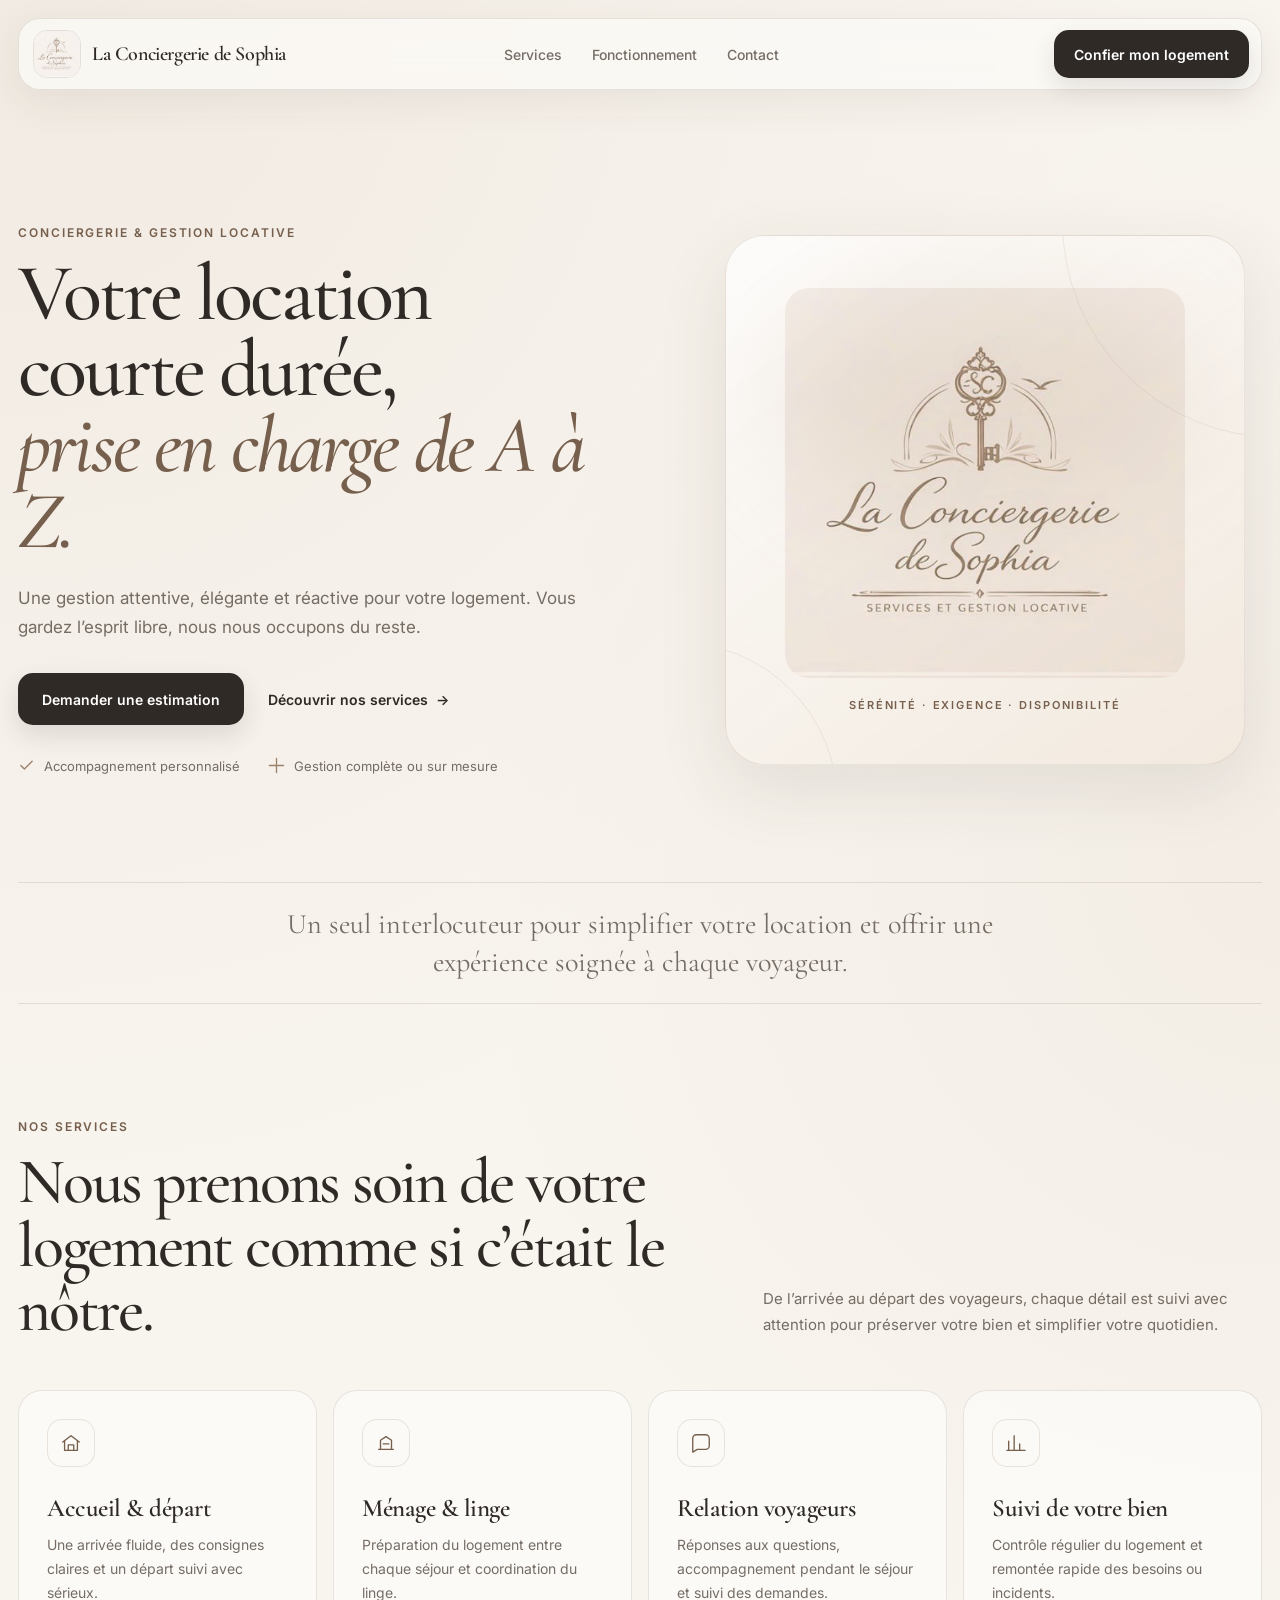
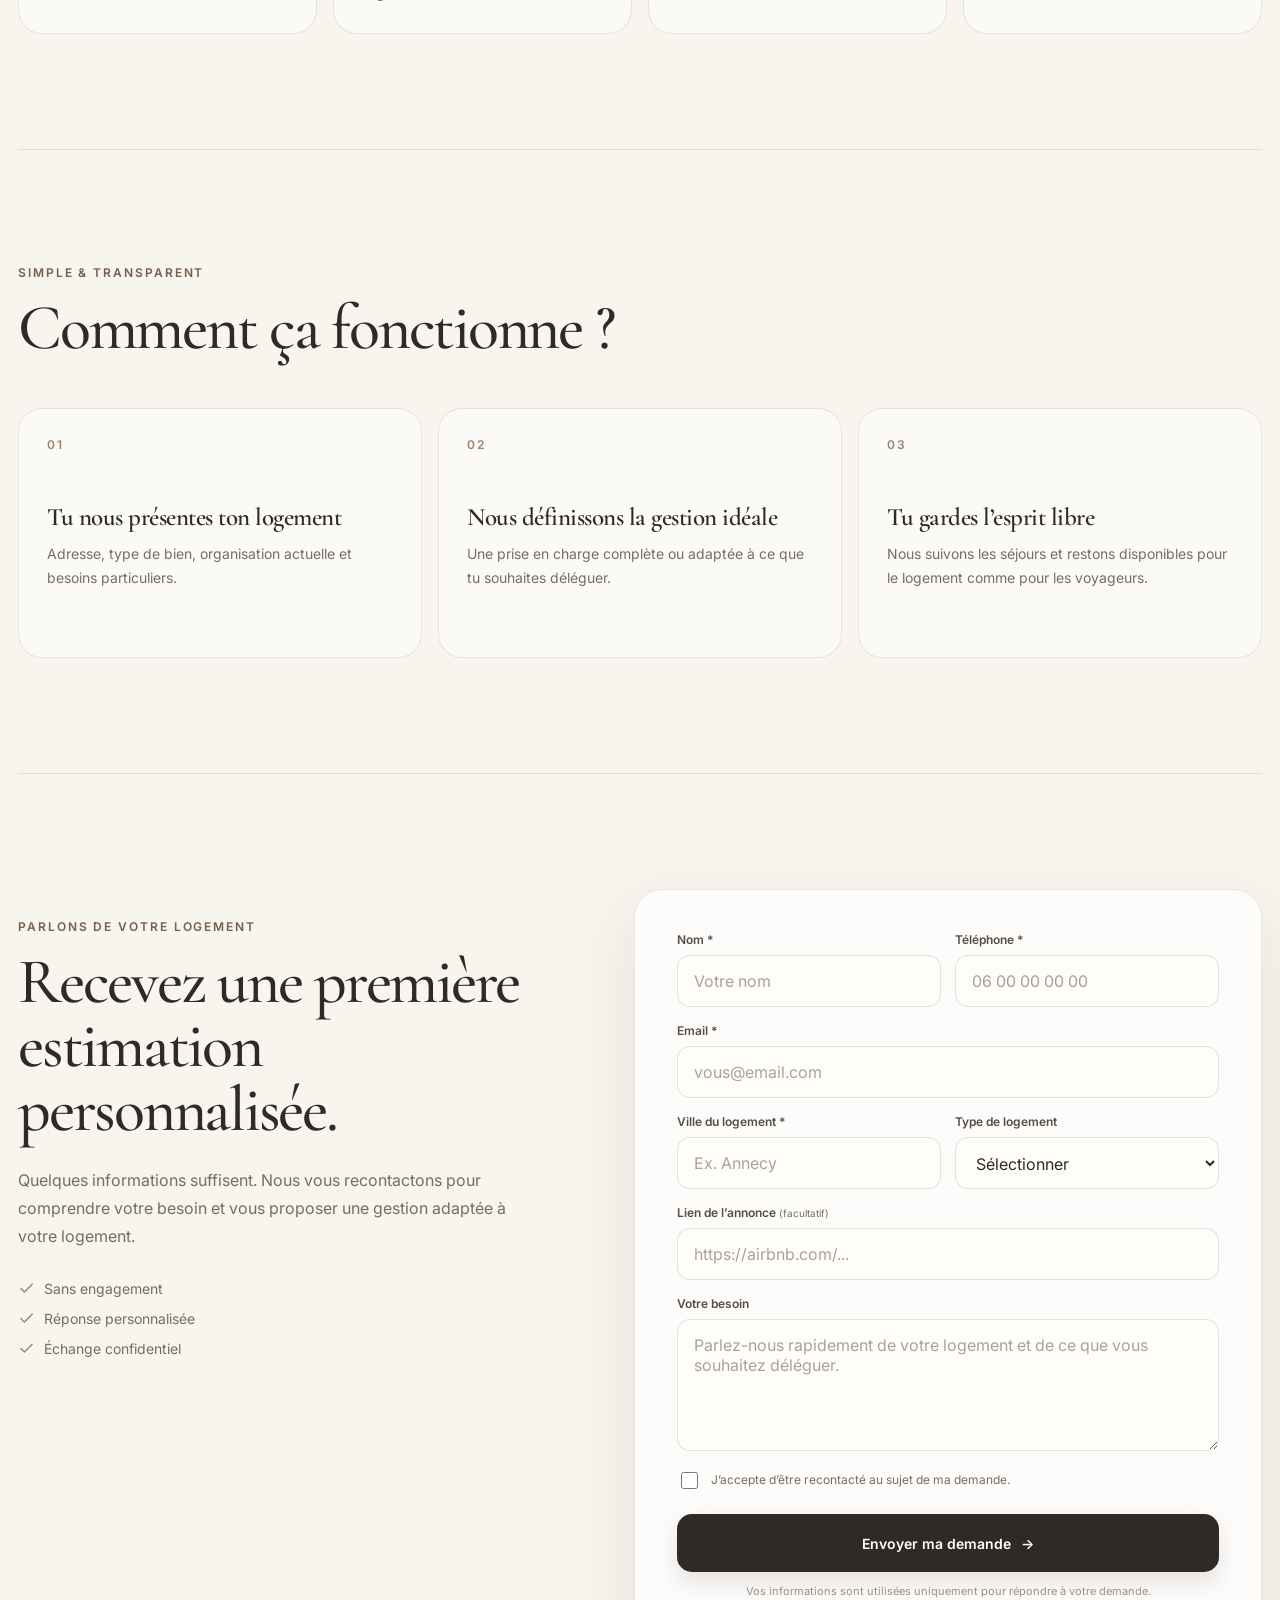
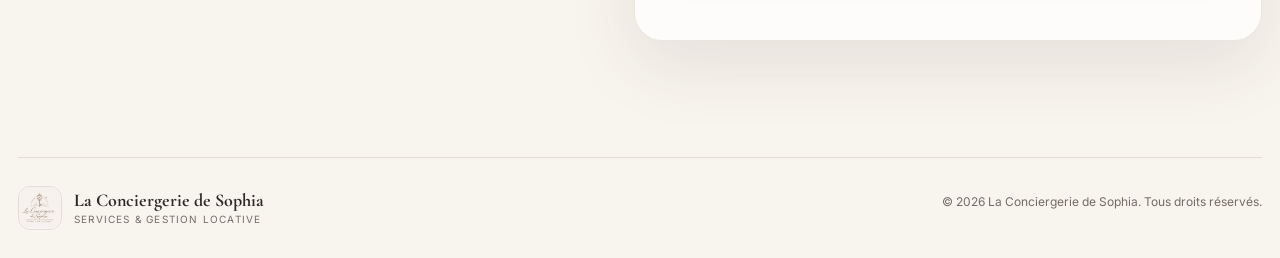
==== index.html @ 1e814f0d "Add files via upload" ====
<!doctype html>
<html lang="fr">
<head>
  <meta charset="utf-8">
  <meta name="viewport" content="width=device-width, initial-scale=1">
  <title>La Conciergerie de Sophia — Conciergerie Airbnb</title>
  <meta name="description" content="La Conciergerie de Sophia prend en charge votre location courte durée : voyageurs, ménage, linge, check-in, suivi et gestion au quotidien.">
  <meta name="theme-color" content="#f7f2ea">
  <meta property="og:title" content="La Conciergerie de Sophia">
  <meta property="og:description" content="Votre location courte durée, prise en charge de A à Z.">
  <meta property="og:type" content="website">
  <meta property="og:url" content="https://concergeriedesophia.com/">
  <meta property="og:image" content="https://concergeriedesophia.com/assets/logo.jpg">
  <link rel="canonical" href="https://concergeriedesophia.com/">
  <link rel="icon" href="assets/logo.jpg">
  <link rel="preconnect" href="https://fonts.googleapis.com">
  <link rel="preconnect" href="https://fonts.gstatic.com" crossorigin>
  <link href="https://fonts.googleapis.com/css2?family=Cormorant+Garamond:wght@500;600&family=Inter:wght@400;500;600&display=swap" rel="stylesheet">
  <link rel="stylesheet" href="styles.css">
</head>
<body>
  <header class="site-header">
    <a class="brand" href="#top" aria-label="La Conciergerie de Sophia - Accueil">
      <img src="assets/logo.jpg" alt="La Conciergerie de Sophia">
      <span>La Conciergerie de Sophia</span>
    </a>

    <nav class="nav" aria-label="Navigation principale">
      <a href="#services">Services</a>
      <a href="#fonctionnement">Fonctionnement</a>
      <a href="#contact">Contact</a>
    </nav>

    <a class="button button-small" href="#contact">Confier mon logement</a>
  </header>

  <main id="top">
    <section class="hero">
      <div class="hero-copy">
        <div class="eyebrow">Conciergerie & gestion locative</div>
        <h1>Votre location courte durée, <em>prise en charge de A à Z.</em></h1>
        <p class="hero-lead">
          Une gestion attentive, élégante et réactive pour votre logement.
          Vous gardez l’esprit libre, nous nous occupons du reste.
        </p>

        <div class="hero-actions">
          <a class="button" href="#contact">Demander une estimation</a>
          <a class="text-link" href="#services">Découvrir nos services <span aria-hidden="true">→</span></a>
        </div>

        <div class="reassurance">
          <div>
            <svg viewBox="0 0 24 24" aria-hidden="true"><path d="M20 6 9 17l-5-5"/></svg>
            <span>Accompagnement personnalisé</span>
          </div>
          <div>
            <svg viewBox="0 0 24 24" aria-hidden="true"><path d="M12 2v20M2 12h20"/></svg>
            <span>Gestion complète ou sur mesure</span>
          </div>
        </div>
      </div>

      <div class="hero-visual" aria-label="La Conciergerie de Sophia">
        <div class="logo-card">
          <div class="logo-card-glow"></div>
          <img src="assets/logo.jpg" alt="Logo La Conciergerie de Sophia">
          <div class="signature">Sérénité · Exigence · Disponibilité</div>
        </div>
      </div>
    </section>

    <section class="intro-strip">
      <p>Un seul interlocuteur pour simplifier votre location et offrir une expérience soignée à chaque voyageur.</p>
    </section>

    <section class="section" id="services">
      <div class="section-heading">
        <div>
          <div class="eyebrow">Nos services</div>
          <h2>Nous prenons soin de votre logement comme si c’était le nôtre.</h2>
        </div>
        <p>
          De l’arrivée au départ des voyageurs, chaque détail est suivi avec attention
          pour préserver votre bien et simplifier votre quotidien.
        </p>
      </div>

      <div class="services-grid">
        <article class="service-card">
          <div class="icon">
            <svg viewBox="0 0 24 24" aria-hidden="true"><path d="M3 11 12 4l9 7"/><path d="M5 10v10h14V10"/><path d="M9 20v-6h6v6"/></svg>
          </div>
          <h3>Accueil & départ</h3>
          <p>Une arrivée fluide, des consignes claires et un départ suivi avec sérieux.</p>
        </article>

        <article class="service-card">
          <div class="icon">
            <svg viewBox="0 0 24 24" aria-hidden="true"><path d="M4 19h16"/><path d="M6 19V9l6-4 6 4v10"/><path d="M9 13h6"/></svg>
          </div>
          <h3>Ménage & linge</h3>
          <p>Préparation du logement entre chaque séjour et coordination du linge.</p>
        </article>

        <article class="service-card">
          <div class="icon">
            <svg viewBox="0 0 24 24" aria-hidden="true"><path d="M21 15a4 4 0 0 1-4 4H8l-5 3V7a4 4 0 0 1 4-4h10a4 4 0 0 1 4 4z"/></svg>
          </div>
          <h3>Relation voyageurs</h3>
          <p>Réponses aux questions, accompagnement pendant le séjour et suivi des demandes.</p>
        </article>

        <article class="service-card">
          <div class="icon">
            <svg viewBox="0 0 24 24" aria-hidden="true"><path d="M4 20V10"/><path d="M10 20V4"/><path d="M16 20v-7"/><path d="M22 20H2"/></svg>
          </div>
          <h3>Suivi de votre bien</h3>
          <p>Contrôle régulier du logement et remontée rapide des besoins ou incidents.</p>
        </article>
      </div>
    </section>

    <section class="section process-section" id="fonctionnement">
      <div class="section-heading compact">
        <div>
          <div class="eyebrow">Simple & transparent</div>
          <h2>Comment ça fonctionne ?</h2>
        </div>
      </div>

      <div class="process-grid">
        <article class="process-card">
          <span class="number">01</span>
          <h3>Tu nous présentes ton logement</h3>
          <p>Adresse, type de bien, organisation actuelle et besoins particuliers.</p>
        </article>
        <article class="process-card">
          <span class="number">02</span>
          <h3>Nous définissons la gestion idéale</h3>
          <p>Une prise en charge complète ou adaptée à ce que tu souhaites déléguer.</p>
        </article>
        <article class="process-card">
          <span class="number">03</span>
          <h3>Tu gardes l’esprit libre</h3>
          <p>Nous suivons les séjours et restons disponibles pour le logement comme pour les voyageurs.</p>
        </article>
      </div>
    </section>

    <section class="section contact-section" id="contact">
      <div class="contact-copy">
        <div class="eyebrow">Parlons de votre logement</div>
        <h2>Recevez une première estimation personnalisée.</h2>
        <p>
          Quelques informations suffisent. Nous vous recontactons pour comprendre votre besoin
          et vous proposer une gestion adaptée à votre logement.
        </p>

        <div class="contact-points">
          <div>
            <svg viewBox="0 0 24 24" aria-hidden="true"><path d="M20 6 9 17l-5-5"/></svg>
            <span>Sans engagement</span>
          </div>
          <div>
            <svg viewBox="0 0 24 24" aria-hidden="true"><path d="M20 6 9 17l-5-5"/></svg>
            <span>Réponse personnalisée</span>
          </div>
          <div>
            <svg viewBox="0 0 24 24" aria-hidden="true"><path d="M20 6 9 17l-5-5"/></svg>
            <span>Échange confidentiel</span>
          </div>
        </div>
      </div>

      <form class="contact-form" action="https://formsubmit.co/hapiwai@gmail.com" method="POST">
        <input type="hidden" name="_subject" value="Nouvelle demande — La Conciergerie de Sophia">
        <input type="hidden" name="_template" value="table">
        <input type="hidden" name="_next" value="https://concergeriedesophia.com/merci.html">
        <input type="text" name="_honey" class="honeypot" tabindex="-1" autocomplete="off">
        <input type="hidden" name="_captcha" value="false">

        <div class="field-row">
          <label>
            <span>Nom *</span>
            <input type="text" name="Nom" placeholder="Votre nom" required autocomplete="name">
          </label>
          <label>
            <span>Téléphone *</span>
            <input type="tel" name="Téléphone" placeholder="06 00 00 00 00" required autocomplete="tel">
          </label>
        </div>

        <label>
          <span>Email *</span>
          <input type="email" name="Email" placeholder="vous@email.com" required autocomplete="email">
        </label>

        <div class="field-row">
          <label>
            <span>Ville du logement *</span>
            <input type="text" name="Ville du logement" placeholder="Ex. Annecy" required>
          </label>
          <label>
            <span>Type de logement</span>
            <select name="Type de logement">
              <option value="">Sélectionner</option>
              <option>Appartement</option>
              <option>Maison</option>
              <option>Villa</option>
              <option>Studio</option>
              <option>Autre</option>
            </select>
          </label>
        </div>

        <label>
          <span>Lien de l’annonce <small>(facultatif)</small></span>
          <input type="url" name="Lien de l'annonce" placeholder="https://airbnb.com/...">
        </label>

        <label>
          <span>Votre besoin</span>
          <textarea name="Message" rows="5" placeholder="Parlez-nous rapidement de votre logement et de ce que vous souhaitez déléguer."></textarea>
        </label>

        <label class="checkbox">
          <input type="checkbox" required>
          <span>J’accepte d’être recontacté au sujet de ma demande.</span>
        </label>

        <button class="button button-full" type="submit">
          Envoyer ma demande
          <span aria-hidden="true">→</span>
        </button>

        <p class="form-note">Vos informations sont utilisées uniquement pour répondre à votre demande.</p>
      </form>
    </section>
  </main>

  <footer>
    <div class="footer-brand">
      <img src="assets/logo.jpg" alt="">
      <div>
        <strong>La Conciergerie de Sophia</strong>
        <span>Services & gestion locative</span>
      </div>
    </div>
    <p>© <span id="year"></span> La Conciergerie de Sophia. Tous droits réservés.</p>
  </footer>

  <script src="script.js"></script>
</body>
</html>
---- styles.css ----
:root{
  --bg:#f8f4ee;
  --bg-soft:#fcfaf6;
  --surface:rgba(255,255,255,.74);
  --text:#2f2a26;
  --muted:#756d65;
  --line:rgba(72,58,45,.12);
  --accent:#9d826b;
  --accent-dark:#765f4c;
  --accent-soft:#eadfd3;
  --shadow:0 24px 70px rgba(72,58,45,.10);
  --radius:26px;
}

*{box-sizing:border-box}
html{scroll-behavior:smooth}
body{
  margin:0;
  color:var(--text);
  background:
    radial-gradient(circle at 0 0, rgba(208,190,171,.18), transparent 32%),
    radial-gradient(circle at 100% 25%, rgba(210,193,175,.14), transparent 28%),
    var(--bg);
  font-family:"Inter",-apple-system,BlinkMacSystemFont,"Segoe UI",sans-serif;
  -webkit-font-smoothing:antialiased;
}
a{color:inherit}
img{display:block;max-width:100%}
button,input,select,textarea{font:inherit}

.site-header{
  width:min(1280px,calc(100% - 36px));
  margin:18px auto 0;
  min-height:72px;
  display:grid;
  grid-template-columns:1fr auto 1fr;
  align-items:center;
  gap:24px;
  padding:10px 12px 10px 14px;
  border:1px solid var(--line);
  background:rgba(252,250,246,.78);
  backdrop-filter:blur(18px);
  -webkit-backdrop-filter:blur(18px);
  border-radius:22px;
  position:sticky;
  top:14px;
  z-index:20;
  box-shadow:0 12px 40px rgba(72,58,45,.07);
}

.brand{
  display:flex;
  align-items:center;
  gap:11px;
  text-decoration:none;
  font-family:"Cormorant Garamond",serif;
  font-size:20px;
  font-weight:600;
  letter-spacing:-.02em;
}
.brand img{
  width:48px;
  height:48px;
  object-fit:cover;
  border-radius:14px;
  border:1px solid var(--line);
}
.nav{
  display:flex;
  align-items:center;
  gap:30px;
}
.nav a{
  text-decoration:none;
  color:var(--muted);
  font-size:14px;
  font-weight:500;
  transition:.2s ease;
}
.nav a:hover{color:var(--text)}
.site-header>.button{justify-self:end}

.button{
  border:0;
  display:inline-flex;
  align-items:center;
  justify-content:center;
  gap:10px;
  min-height:52px;
  padding:0 24px;
  border-radius:15px;
  background:var(--text);
  color:white;
  text-decoration:none;
  font-size:14px;
  font-weight:600;
  cursor:pointer;
  transition:transform .2s ease, background .2s ease, box-shadow .2s ease;
  box-shadow:0 10px 24px rgba(47,42,38,.12);
}
.button:hover{
  transform:translateY(-1px);
  background:#1f1c19;
  box-shadow:0 14px 30px rgba(47,42,38,.16);
}
.button-small{min-height:48px;padding:0 20px}
.button-full{width:100%;min-height:58px;margin-top:4px}

.hero{
  width:min(1280px,calc(100% - 36px));
  margin:0 auto;
  min-height:calc(100vh - 108px);
  display:grid;
  grid-template-columns:1.05fr .95fr;
  align-items:center;
  gap:clamp(40px,6vw,90px);
  padding:clamp(52px,7vw,92px) 0 62px;
}
.hero-copy{max-width:700px}
.eyebrow{
  margin-bottom:16px;
  color:var(--accent-dark);
  font-size:12px;
  font-weight:600;
  letter-spacing:.16em;
  text-transform:uppercase;
}
h1,h2,h3,p{margin-top:0}
h1,h2{
  font-family:"Cormorant Garamond",serif;
  font-weight:500;
  letter-spacing:-.035em;
}
h1{
  margin-bottom:24px;
  max-width:760px;
  font-size:clamp(50px,6.3vw,88px);
  line-height:.94;
}
h1 em{
  display:block;
  color:var(--accent-dark);
  font-style:italic;
  font-weight:500;
}
.hero-lead{
  max-width:620px;
  margin-bottom:30px;
  color:var(--muted);
  font-size:17px;
  line-height:1.75;
}
.hero-actions{
  display:flex;
  align-items:center;
  gap:24px;
}
.text-link{
  display:inline-flex;
  gap:8px;
  align-items:center;
  text-decoration:none;
  color:var(--text);
  font-size:14px;
  font-weight:600;
}
.reassurance{
  display:flex;
  flex-wrap:wrap;
  gap:18px 28px;
  margin-top:32px;
  color:var(--muted);
  font-size:13px;
}
.reassurance div,.contact-points div{
  display:flex;
  align-items:center;
  gap:9px;
}
.reassurance svg,.contact-points svg{
  width:17px;
  height:17px;
  fill:none;
  stroke:var(--accent);
  stroke-width:1.9;
  stroke-linecap:round;
  stroke-linejoin:round;
}
.hero-visual{
  display:flex;
  align-items:center;
  justify-content:center;
}
.logo-card{
  position:relative;
  width:min(100%,520px);
  aspect-ratio:1/1.02;
  padding:clamp(28px,4vw,46px);
  display:flex;
  flex-direction:column;
  justify-content:center;
  align-items:center;
  border-radius:40px;
  border:1px solid rgba(157,130,107,.18);
  background:linear-gradient(145deg,rgba(255,255,255,.78),rgba(241,232,221,.86));
  box-shadow:var(--shadow);
  overflow:hidden;
}
.logo-card::before,.logo-card::after{
  content:"";
  position:absolute;
  border:1px solid rgba(157,130,107,.14);
  border-radius:50%;
}
.logo-card::before{width:430px;height:430px;right:-250px;top:-230px}
.logo-card::after{width:320px;height:320px;left:-210px;bottom:-200px}
.logo-card-glow{
  position:absolute;
  inset:10% 10% auto;
  height:42%;
  border-radius:50%;
  background:rgba(214,197,179,.28);
  filter:blur(50px);
}
.logo-card img{
  position:relative;
  z-index:2;
  width:min(100%,400px);
  border-radius:24px;
  mix-blend-mode:multiply;
  opacity:.95;
}
.signature{
  position:relative;
  z-index:2;
  margin-top:20px;
  color:var(--accent-dark);
  font-size:11px;
  font-weight:600;
  letter-spacing:.17em;
  text-transform:uppercase;
}

.intro-strip{
  width:min(1280px,calc(100% - 36px));
  margin:0 auto;
  padding:22px 28px;
  border-top:1px solid var(--line);
  border-bottom:1px solid var(--line);
  text-align:center;
}
.intro-strip p{
  margin:0 auto;
  max-width:820px;
  color:var(--muted);
  font-family:"Cormorant Garamond",serif;
  font-size:clamp(22px,2.2vw,30px);
  line-height:1.35;
}

.section{
  width:min(1280px,calc(100% - 36px));
  margin:0 auto;
  padding:clamp(78px,9vw,124px) 0;
}
.section-heading{
  display:grid;
  grid-template-columns:1.15fr .85fr;
  align-items:end;
  gap:70px;
  margin-bottom:48px;
}
.section-heading.compact{grid-template-columns:1fr}
.section-heading h2{
  margin-bottom:0;
  max-width:760px;
  font-size:clamp(42px,5vw,66px);
  line-height:1;
}
.section-heading>p{
  margin-bottom:4px;
  color:var(--muted);
  line-height:1.75;
  font-size:15px;
}
.services-grid{
  display:grid;
  grid-template-columns:repeat(4,1fr);
  gap:16px;
}
.service-card,.process-card{
  border:1px solid var(--line);
  border-radius:24px;
  background:rgba(255,255,255,.55);
  padding:28px;
  transition:transform .2s ease, box-shadow .2s ease, border-color .2s ease;
}
.service-card:hover,.process-card:hover{
  transform:translateY(-3px);
  box-shadow:0 20px 45px rgba(72,58,45,.08);
  border-color:rgba(157,130,107,.26);
}
.icon{
  width:48px;
  height:48px;
  margin-bottom:26px;
  display:grid;
  place-items:center;
  border:1px solid rgba(157,130,107,.20);
  border-radius:15px;
  background:var(--bg-soft);
}
.icon svg{
  width:22px;
  height:22px;
  fill:none;
  stroke:var(--accent-dark);
  stroke-width:1.45;
  stroke-linecap:round;
  stroke-linejoin:round;
}
.service-card h3,.process-card h3{
  margin-bottom:10px;
  font-family:"Cormorant Garamond",serif;
  font-size:25px;
  font-weight:600;
  letter-spacing:-.02em;
}
.service-card p,.process-card p{
  margin:0;
  color:var(--muted);
  font-size:14px;
  line-height:1.7;
}

.process-section{
  border-top:1px solid var(--line);
  border-bottom:1px solid var(--line);
}
.process-grid{
  display:grid;
  grid-template-columns:repeat(3,1fr);
  gap:16px;
}
.process-card{min-height:250px}
.number{
  display:block;
  margin-bottom:50px;
  color:var(--accent);
  font-size:12px;
  font-weight:600;
  letter-spacing:.14em;
}

.contact-section{
  display:grid;
  grid-template-columns:.9fr 1.1fr;
  align-items:start;
  gap:clamp(50px,8vw,110px);
}
.contact-copy{
  position:sticky;
  top:120px;
  padding-top:30px;
}
.contact-copy h2{
  margin-bottom:24px;
  font-size:clamp(44px,5vw,66px);
  line-height:1;
}
.contact-copy>p{
  max-width:520px;
  color:var(--muted);
  line-height:1.75;
}
.contact-points{
  display:grid;
  gap:13px;
  margin-top:30px;
  color:var(--muted);
  font-size:14px;
}

.contact-form{
  padding:clamp(26px,4vw,42px);
  border:1px solid rgba(157,130,107,.18);
  border-radius:28px;
  background:rgba(255,255,255,.72);
  box-shadow:var(--shadow);
}
.field-row{
  display:grid;
  grid-template-columns:1fr 1fr;
  gap:14px;
}
.contact-form label{
  display:block;
  margin-bottom:16px;
}
.contact-form label>span{
  display:block;
  margin-bottom:8px;
  color:#554d47;
  font-size:12px;
  font-weight:600;
}
.contact-form small{font-weight:400;color:var(--muted)}
input,select,textarea{
  width:100%;
  border:1px solid rgba(72,58,45,.14);
  outline:none;
  background:#fffdfa;
  color:var(--text);
  border-radius:13px;
  padding:15px 16px;
  transition:border-color .2s ease, box-shadow .2s ease;
}
input,select{height:52px}
textarea{resize:vertical;min-height:130px}
input:focus,select:focus,textarea:focus{
  border-color:rgba(157,130,107,.72);
  box-shadow:0 0 0 4px rgba(157,130,107,.09);
}
::placeholder{color:#aaa19a}
.checkbox{
  display:flex!important;
  align-items:flex-start;
  gap:10px;
  margin:4px 0 18px!important;
}
.checkbox input{
  flex:0 0 17px;
  width:17px;
  height:17px;
  margin-top:1px;
  accent-color:var(--text);
}
.checkbox span{
  margin:0!important;
  color:var(--muted)!important;
  font-weight:400!important;
  line-height:1.5;
}
.form-note{
  margin:12px 0 0;
  text-align:center;
  color:#989089;
  font-size:11px;
}
.honeypot{position:absolute!important;left:-9999px!important;opacity:0!important}

footer{
  width:min(1280px,calc(100% - 36px));
  margin:0 auto 28px;
  padding:28px 0 0;
  display:flex;
  align-items:center;
  justify-content:space-between;
  gap:30px;
  border-top:1px solid var(--line);
  color:var(--muted);
  font-size:12px;
}
.footer-brand{display:flex;align-items:center;gap:12px}
.footer-brand img{
  width:44px;height:44px;object-fit:cover;border-radius:12px;border:1px solid var(--line)
}
.footer-brand strong{
  display:block;color:var(--text);
  font-family:"Cormorant Garamond",serif;font-size:18px
}
.footer-brand span{font-size:10px;text-transform:uppercase;letter-spacing:.12em}

.thanks-page{
  min-height:100vh;
  display:grid;
  place-items:center;
  padding:24px;
}
.thanks-card{
  width:min(650px,100%);
  padding:54px 40px;
  text-align:center;
  border:1px solid var(--line);
  border-radius:30px;
  background:rgba(255,255,255,.74);
  box-shadow:var(--shadow);
}
.thanks-card img{
  width:150px;
  margin:0 auto 28px;
  border-radius:20px;
}
.thanks-card h1{
  margin:0 0 18px;
  font-size:50px;
}
.thanks-card p{color:var(--muted);line-height:1.7;margin-bottom:28px}

@media (max-width: 1050px){
  .site-header{grid-template-columns:1fr auto}
  .nav{display:none}
  .services-grid{grid-template-columns:1fr 1fr}
  .hero{grid-template-columns:1fr .82fr}
  h1{font-size:clamp(52px,7vw,74px)}
  .section-heading{gap:40px}
}

@media (max-width: 820px){
  .site-header{
    width:calc(100% - 22px);
    margin-top:11px;
    top:9px;
    min-height:64px;
    padding:8px 9px;
    border-radius:18px;
  }
  .brand span{display:none}
  .brand img{width:45px;height:45px}
  .button-small{min-height:44px;padding:0 15px;font-size:12px}
  .hero{
    width:calc(100% - 28px);
    min-height:auto;
    grid-template-columns:1fr;
    gap:42px;
    padding:58px 0 68px;
  }
  .hero-copy{text-align:center;margin:0 auto}
  .hero-actions,.reassurance{justify-content:center}
  .hero-visual{order:2}
  .logo-card{
    width:min(100%,500px);
    aspect-ratio:auto;
    min-height:390px;
    border-radius:30px;
  }
  .section,.intro-strip,footer{width:calc(100% - 28px)}
  .section-heading{
    grid-template-columns:1fr;
    align-items:start;
    gap:20px;
  }
  .section-heading>p{max-width:650px}
  .process-grid{grid-template-columns:1fr}
  .process-card{min-height:auto}
  .number{margin-bottom:28px}
  .contact-section{grid-template-columns:1fr;gap:35px}
  .contact-copy{position:static;padding-top:0}
  footer{align-items:flex-start;flex-direction:column}
}

@media (max-width: 560px){
  h1{font-size:47px;line-height:.97}
  .hero-lead{font-size:15px;line-height:1.7}
  .hero-actions{flex-direction:column;gap:17px}
  .hero-actions .button{width:100%}
  .reassurance{display:grid;gap:11px;text-align:left;justify-content:start;margin-left:auto;margin-right:auto}
  .logo-card{min-height:330px;padding:24px}
  .logo-card img{width:280px}
  .signature{font-size:9px;letter-spacing:.13em}
  .section{padding:72px 0}
  .section-heading{margin-bottom:32px}
  .section-heading h2,.contact-copy h2{font-size:42px}
  .services-grid{grid-template-columns:1fr}
  .service-card{padding:24px}
  .field-row{grid-template-columns:1fr;gap:0}
  .contact-form{padding:22px;border-radius:22px}
  .intro-strip{padding:20px 5px}
  .intro-strip p{font-size:23px}
}
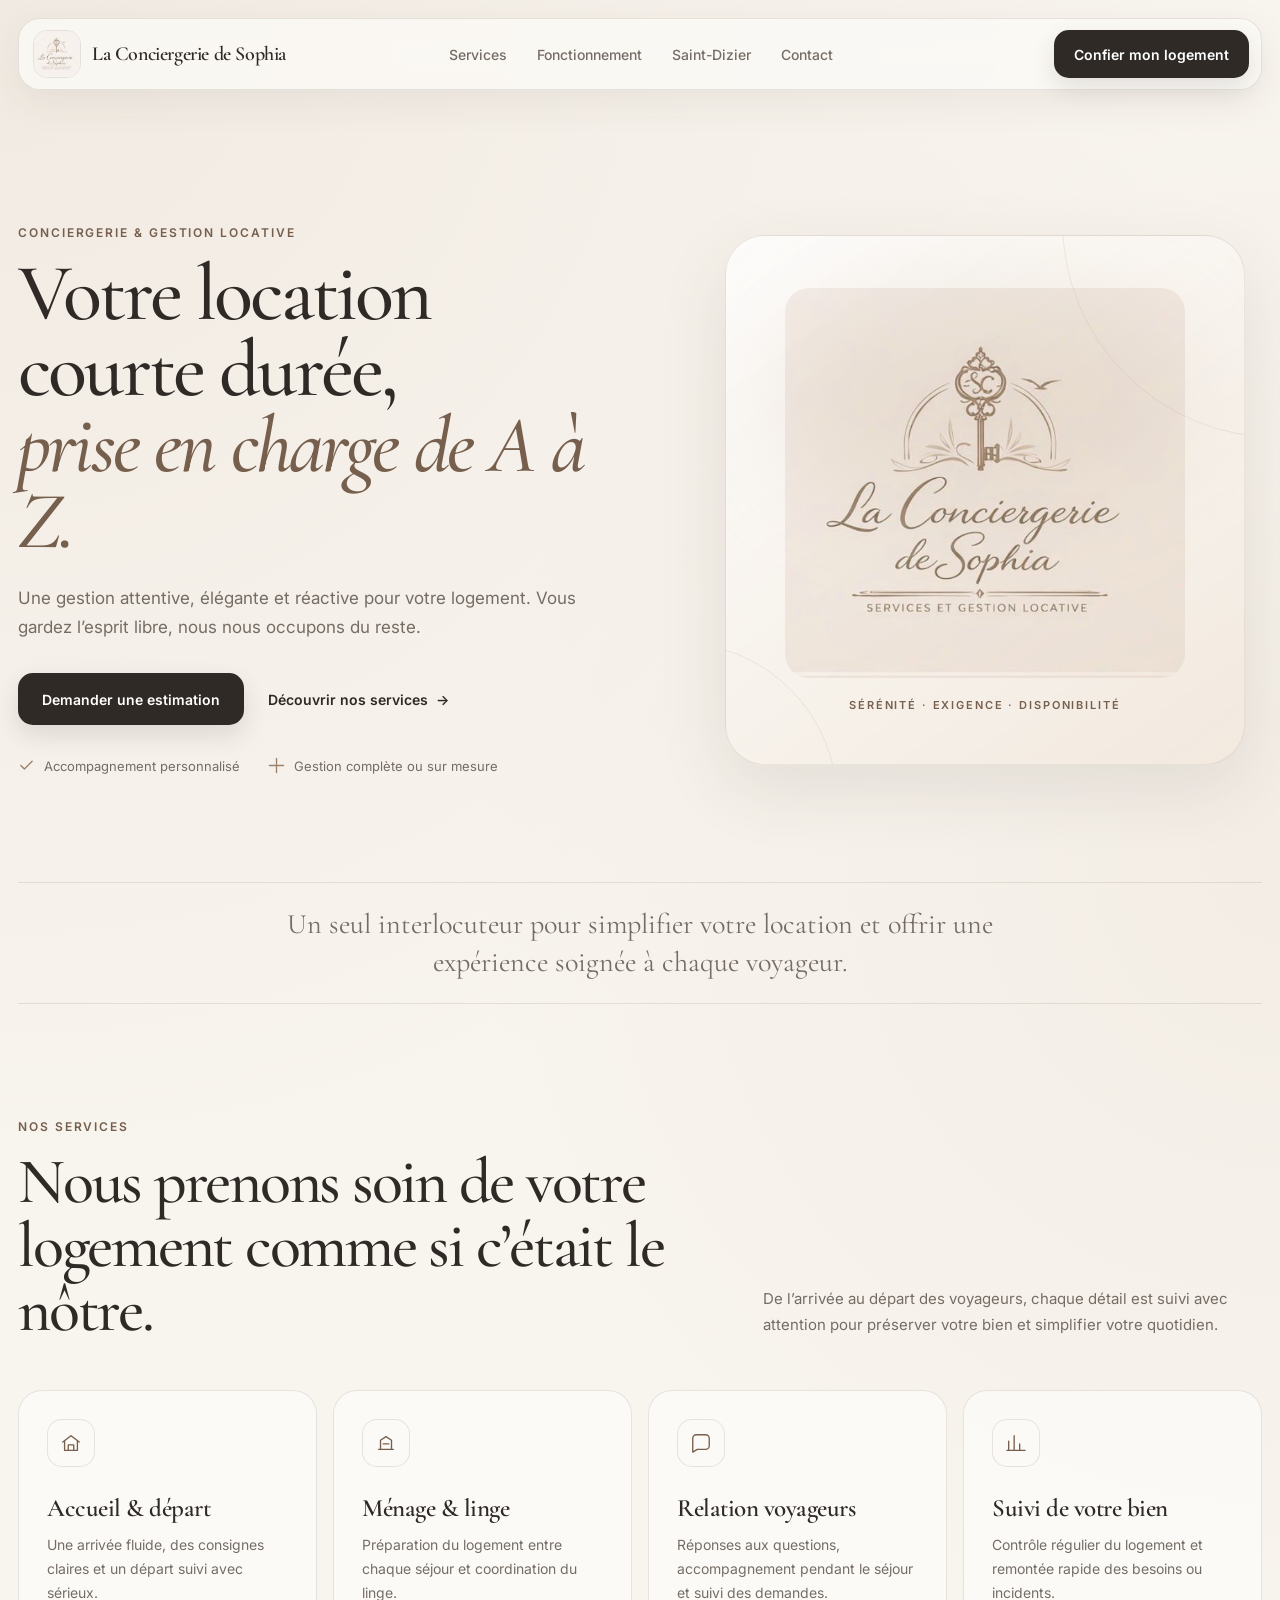
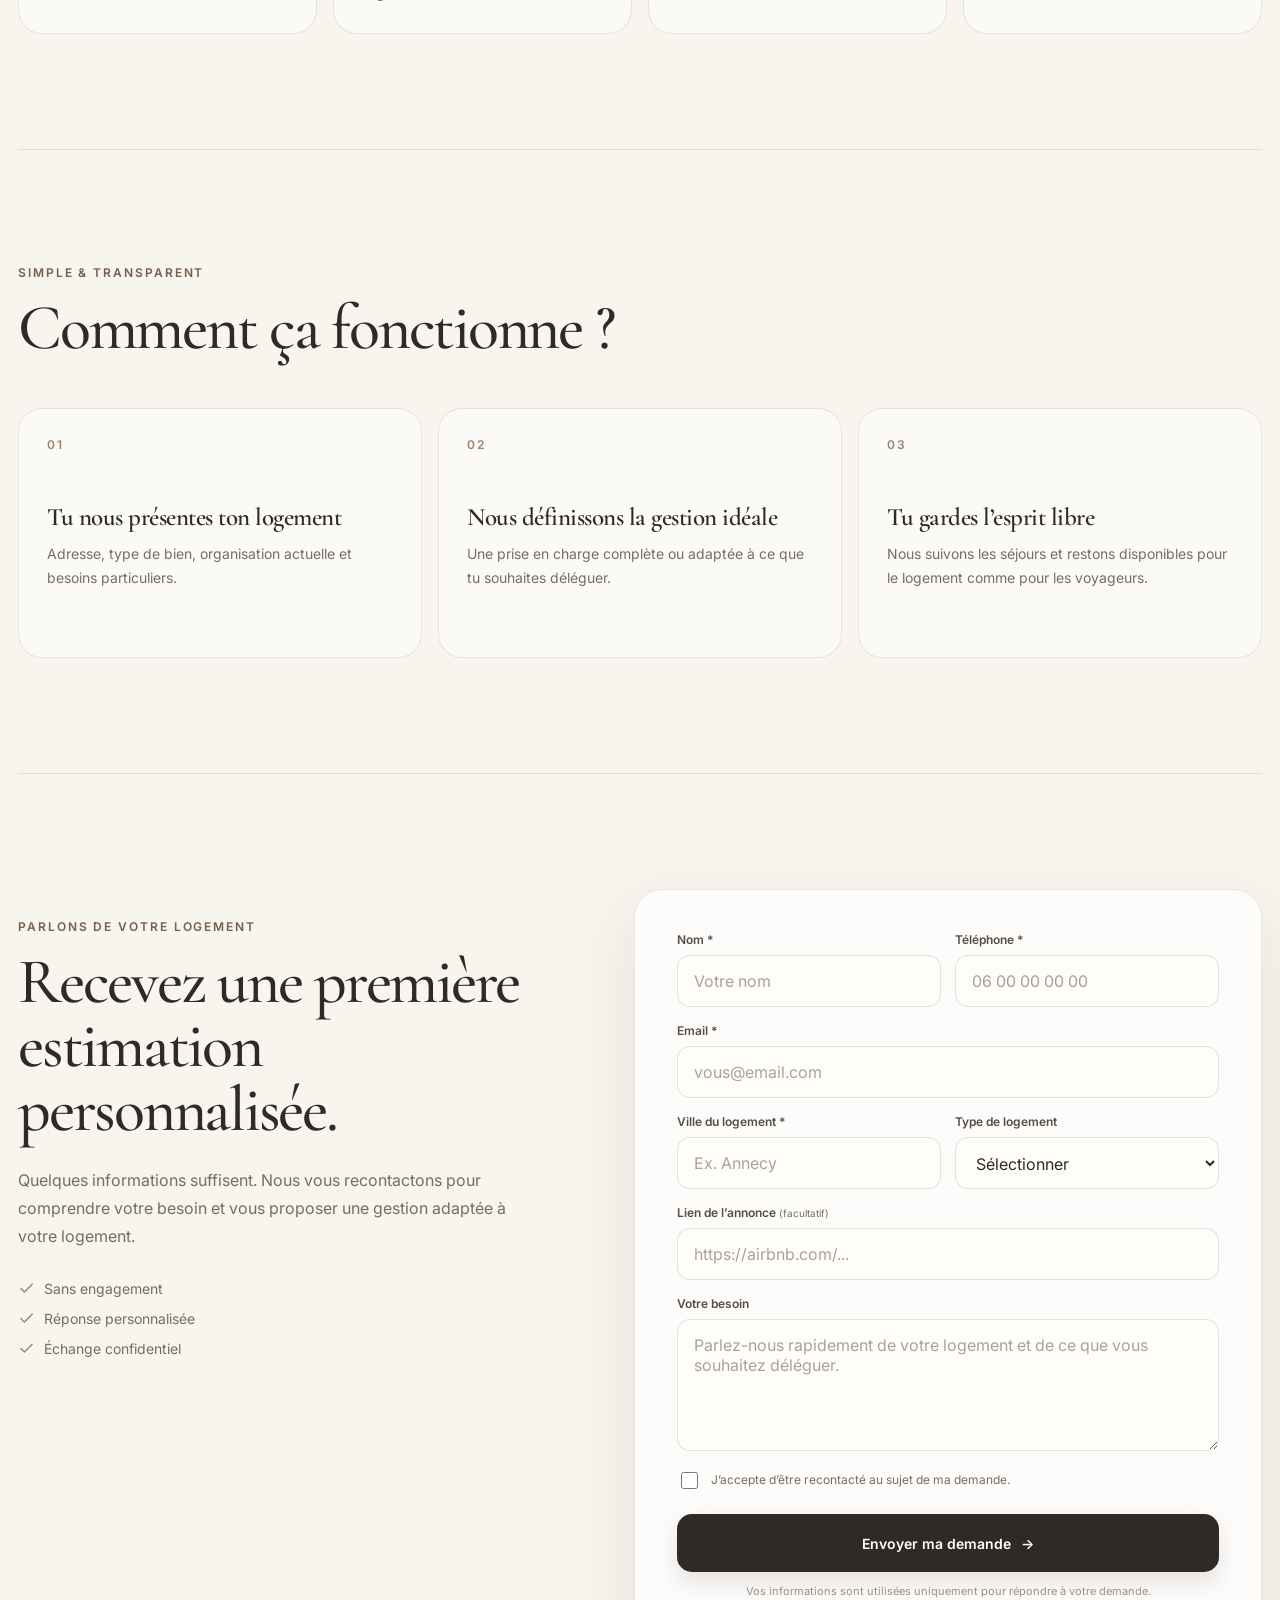
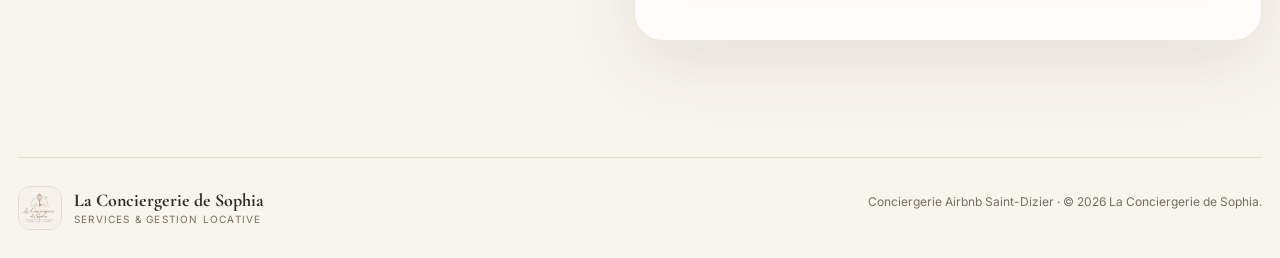
==== commit c88be594: "Add files via upload" ====
--- a/index.html
+++ b/index.html
@@ -28,6 +28,7 @@
     <nav class="nav" aria-label="Navigation principale">
       <a href="#services">Services</a>
       <a href="#fonctionnement">Fonctionnement</a>
+      <a href="conciergerie-airbnb-saint-dizier/">Saint-Dizier</a>
       <a href="#contact">Contact</a>
     </nav>
 
@@ -247,7 +248,7 @@
         <span>Services & gestion locative</span>
       </div>
     </div>
-    <p>© <span id="year"></span> La Conciergerie de Sophia. Tous droits réservés.</p>
+    <p><a href="conciergerie-airbnb-saint-dizier/">Conciergerie Airbnb Saint-Dizier</a> · © <span id="year"></span> La Conciergerie de Sophia.</p>
   </footer>
 
   <script src="script.js"></script>
--- a/styles.css
+++ b/styles.css
@@ -568,3 +568,65 @@
   .intro-strip{padding:20px 5px}
   .intro-strip p{font-size:23px}
 }
+
+
+/* Local SEO page — Saint-Dizier */
+.local-hero{
+  width:min(1280px,calc(100% - 36px));
+  margin:0 auto;
+  min-height:calc(100vh - 108px);
+  display:grid;
+  grid-template-columns:1.05fr .95fr;
+  align-items:center;
+  gap:clamp(48px,7vw,100px);
+  padding:clamp(65px,8vw,108px) 0 74px;
+}
+.local-hero-copy h1{
+  margin-bottom:24px;
+  max-width:760px;
+  font-size:clamp(52px,6.2vw,88px);
+  line-height:.94;
+}
+.local-hero-copy h1 em{display:block;color:var(--accent-dark);font-style:italic;font-weight:500}
+.local-proof-row{display:flex;flex-wrap:wrap;gap:9px;margin-top:34px}
+.local-proof-row span,.area-chips span{
+  border:1px solid rgba(157,130,107,.18);
+  background:rgba(255,255,255,.52);
+  color:var(--muted);
+  border-radius:999px;
+  padding:10px 14px;
+  font-size:12px;
+  font-weight:500;
+}
+.local-summary-card{
+  position:relative;
+  overflow:hidden;
+  padding:clamp(30px,4vw,46px);
+  border:1px solid rgba(157,130,107,.18);
+  background:linear-gradient(145deg,rgba(255,255,255,.82),rgba(238,228,217,.82));
+  border-radius:34px;
+  box-shadow:var(--shadow);
+}
+.local-summary-card:after{content:"";position:absolute;width:280px;height:280px;border:1px solid rgba(157,130,107,.16);border-radius:50%;right:-170px;top:-170px}
+.local-pin{width:58px;height:58px;display:grid;place-items:center;border-radius:18px;background:var(--bg-soft);border:1px solid rgba(157,130,107,.2);margin-bottom:36px}
+.local-pin svg{width:27px;height:27px;fill:none;stroke:var(--accent-dark);stroke-width:1.5;stroke-linecap:round;stroke-linejoin:round}
+.mini-label{margin:0 0 8px;color:var(--accent-dark);font-size:11px;font-weight:600;letter-spacing:.15em;text-transform:uppercase}
+.local-summary-card h2{margin:0 0 16px;font-family:"Cormorant Garamond",serif;font-size:clamp(38px,4vw,54px);line-height:1;font-weight:500;letter-spacing:-.03em}
+.local-summary-card>p:not(.mini-label){color:var(--muted);line-height:1.7;font-size:14px}
+.summary-lines{margin-top:30px;border-top:1px solid var(--line)}
+.summary-lines div{display:flex;justify-content:space-between;gap:20px;padding:15px 0;border-bottom:1px solid var(--line);font-size:13px}
+.summary-lines span{color:var(--muted)}.summary-lines strong{font-weight:600;text-align:right}
+.section-narrow{width:min(900px,calc(100% - 36px));margin:0 auto;padding:clamp(76px,9vw,120px) 0;text-align:center}
+.section-narrow h2{margin:0 auto 24px;font-size:clamp(42px,5vw,66px);line-height:1;max-width:800px}
+.section-narrow p{margin:0 auto;color:var(--muted);font-size:16px;line-height:1.85;max-width:850px}
+.demand-section{border-top:1px solid var(--line);border-bottom:1px solid var(--line);display:grid;grid-template-columns:.8fr 1.2fr;gap:clamp(45px,7vw,100px);align-items:start}
+.demand-copy{position:sticky;top:120px}.demand-copy h2{font-size:clamp(42px,5vw,64px);line-height:1}.demand-copy p{color:var(--muted);line-height:1.75}
+.demand-grid{display:grid;gap:14px}.demand-grid article{padding:26px;border:1px solid var(--line);border-radius:22px;background:rgba(255,255,255,.5)}
+.demand-grid article>span{color:var(--accent);font-size:11px;font-weight:600;letter-spacing:.14em}.demand-grid h3{margin:15px 0 8px;font-family:"Cormorant Garamond",serif;font-size:27px}.demand-grid p{margin:0;color:var(--muted);line-height:1.7;font-size:14px}
+.area-section{padding-bottom:76px}.area-chips{display:flex;flex-wrap:wrap;gap:10px}.area-chips span{padding:12px 16px;background:rgba(255,255,255,.65)}
+.property-section{border-top:1px solid var(--line)}.property-grid{display:grid;grid-template-columns:repeat(2,1fr);border-top:1px solid var(--line);border-left:1px solid var(--line);border-radius:22px;overflow:hidden}
+.property-item{padding:26px;background:rgba(255,255,255,.46);border-right:1px solid var(--line);border-bottom:1px solid var(--line);display:grid;gap:8px}.property-item strong{font-family:"Cormorant Garamond",serif;font-size:25px}.property-item span{color:var(--muted);font-size:14px;line-height:1.65}
+.faq-section{border-top:1px solid var(--line)}.faq-list{display:grid;gap:10px;max-width:900px}.faq-list details{border:1px solid var(--line);border-radius:18px;background:rgba(255,255,255,.55);padding:0 22px}.faq-list summary{cursor:pointer;list-style:none;padding:21px 34px 21px 0;font-weight:600;font-size:14px;position:relative}.faq-list summary::-webkit-details-marker{display:none}.faq-list summary:after{content:"+";position:absolute;right:0;top:18px;color:var(--accent-dark);font-size:22px;font-weight:400}.faq-list details[open] summary:after{content:"–"}.faq-list details p{margin:0 0 20px;color:var(--muted);line-height:1.7;font-size:14px}
+footer a{text-decoration:none}footer a:hover{text-decoration:underline}
+@media (max-width:900px){.local-hero{grid-template-columns:1fr;min-height:auto;gap:38px}.local-hero-copy{text-align:center}.local-hero-copy .hero-actions,.local-proof-row{justify-content:center}.demand-section{grid-template-columns:1fr}.demand-copy{position:static}.property-grid{grid-template-columns:1fr}}
+@media (max-width:560px){.local-hero{width:calc(100% - 28px);padding:58px 0 64px}.local-hero-copy h1{font-size:47px;line-height:.97}.local-summary-card{padding:25px;border-radius:26px}.section-narrow{width:calc(100% - 28px)}.local-proof-row{gap:7px}.local-proof-row span{font-size:11px;padding:9px 11px}.area-chips span{font-size:11px}.property-grid{border-radius:18px}}
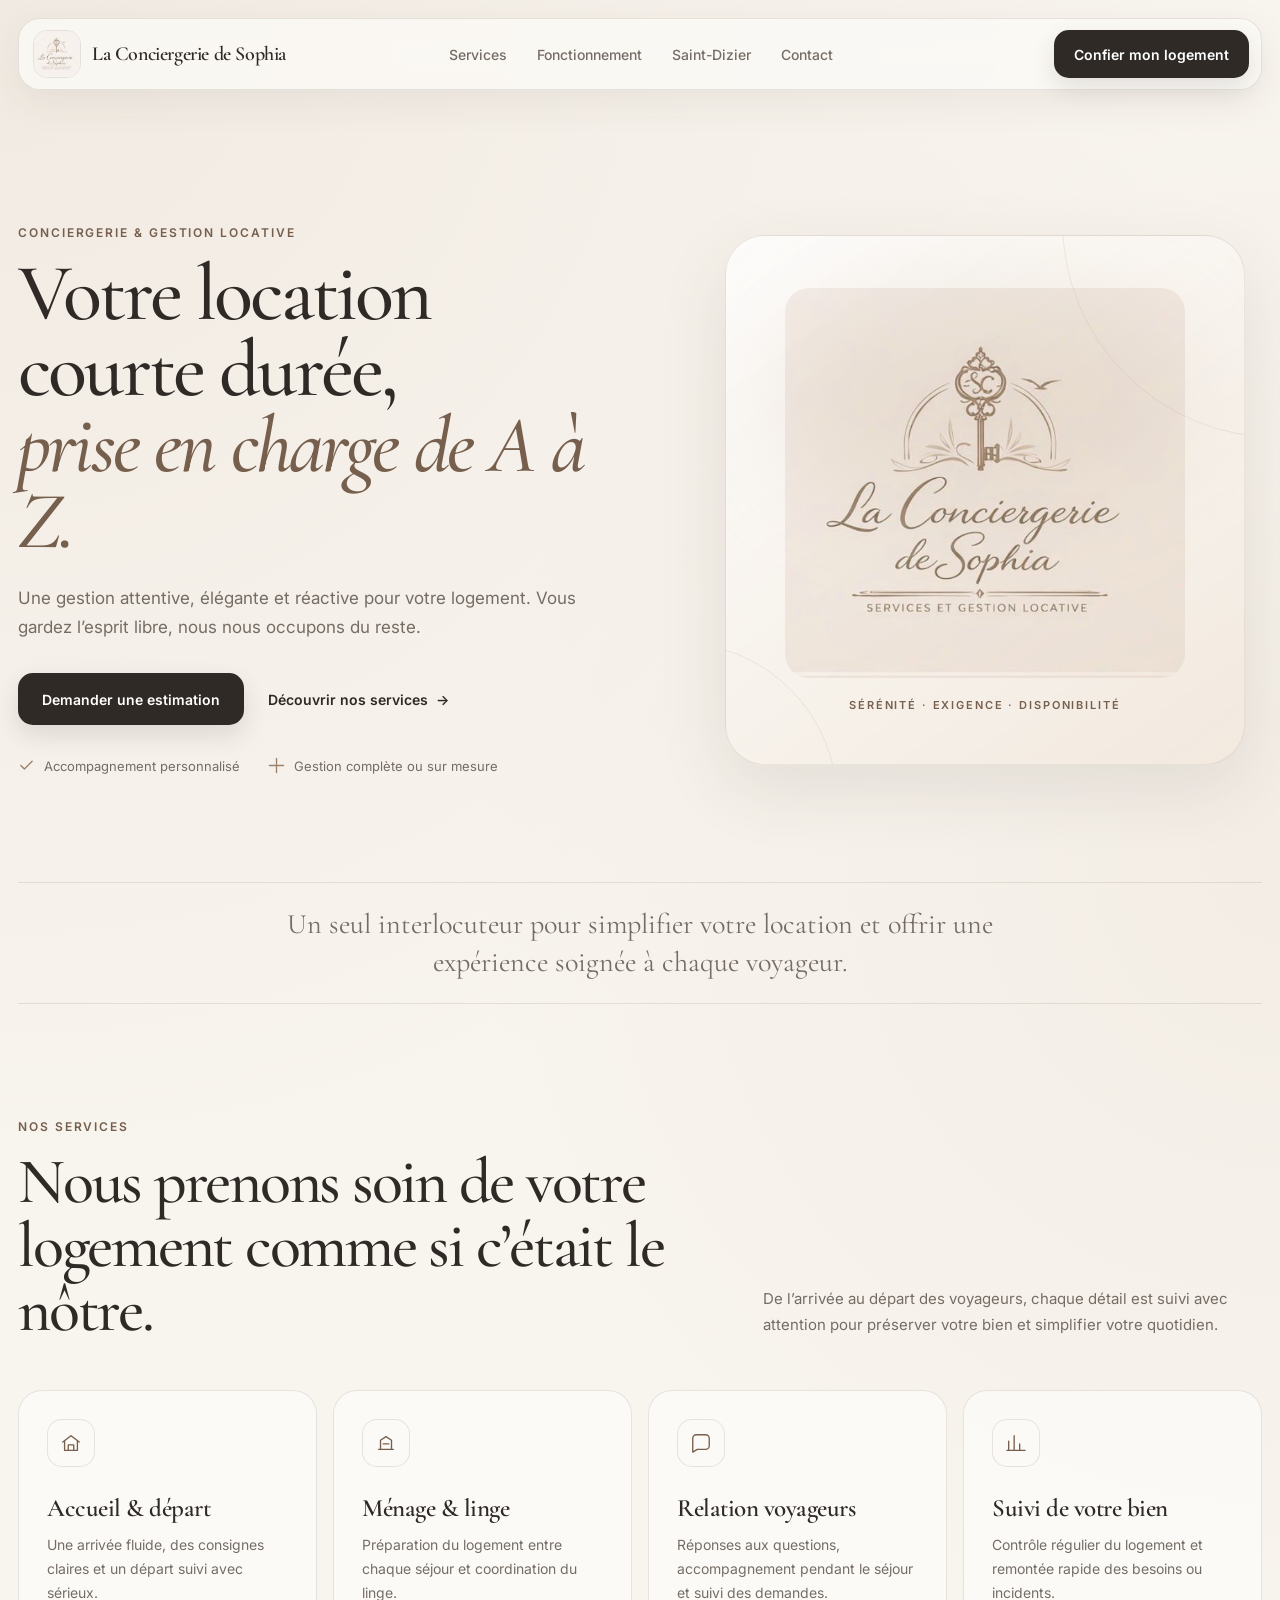
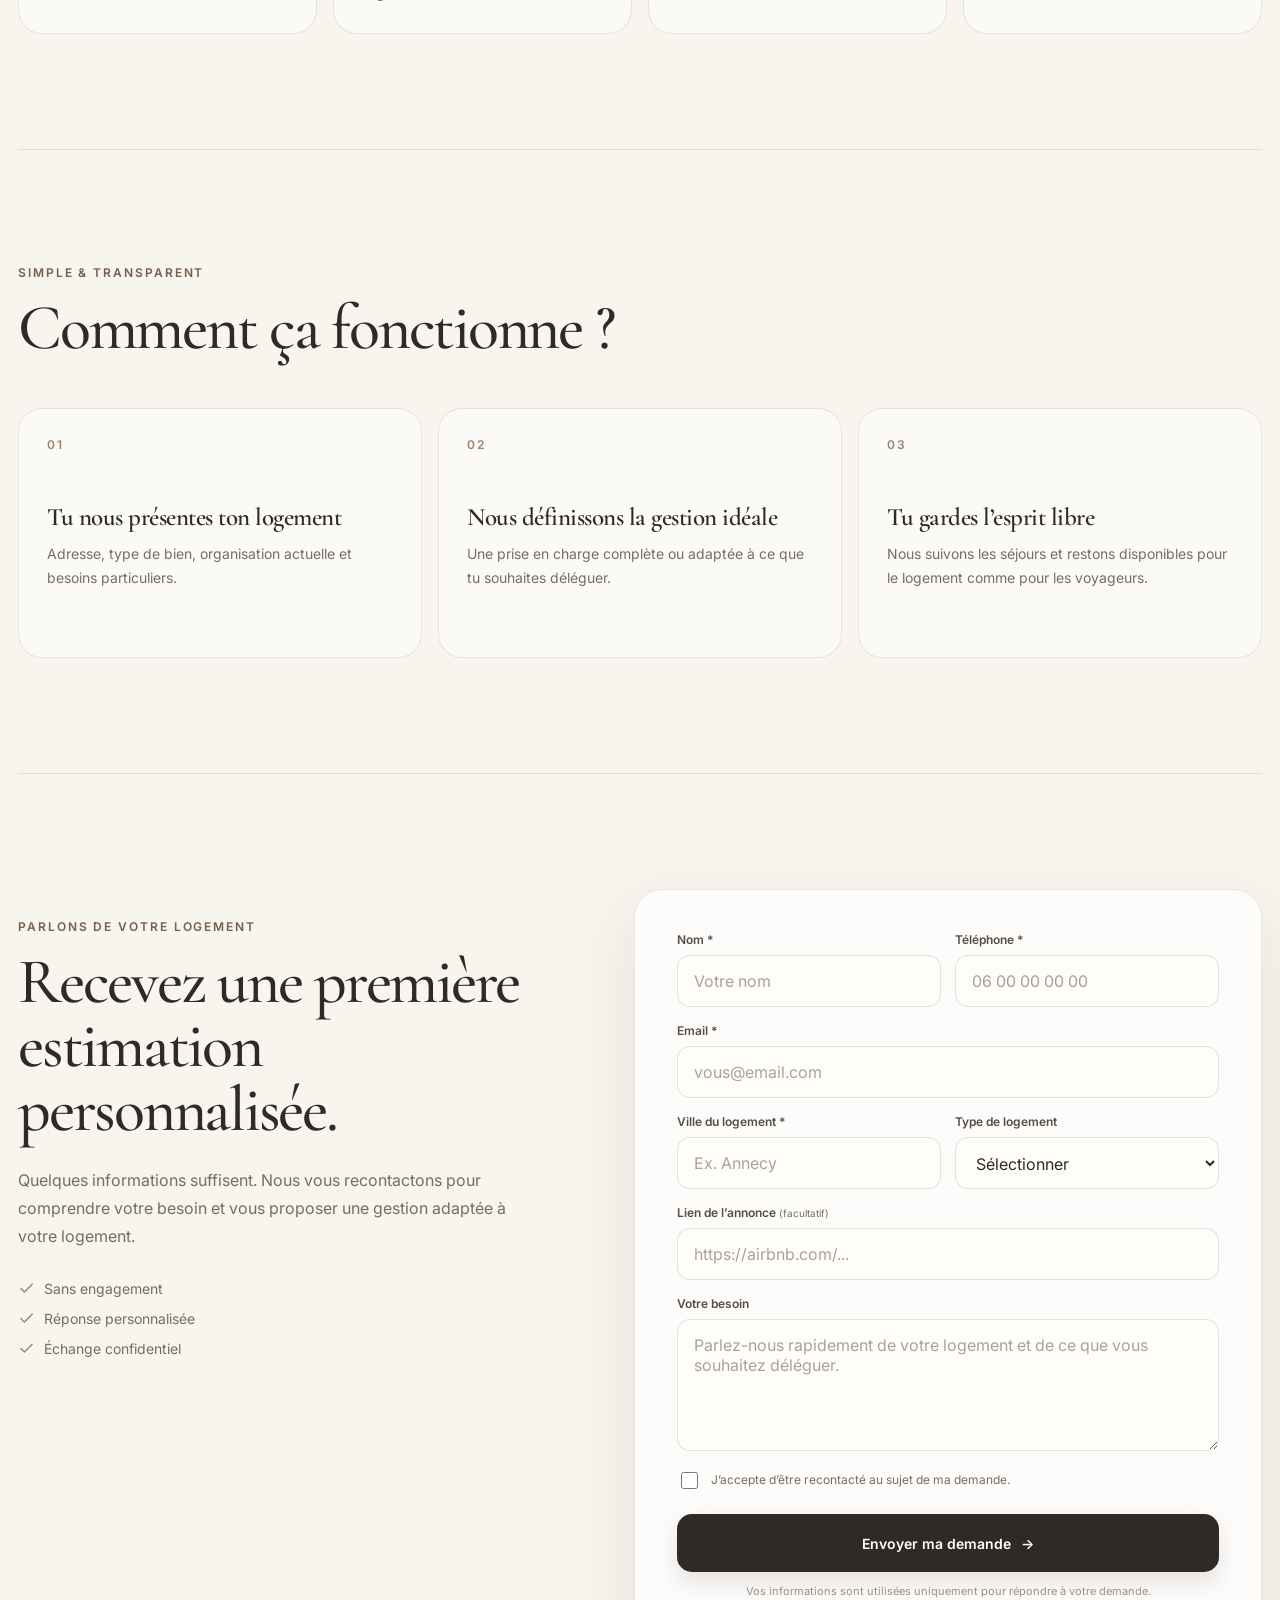
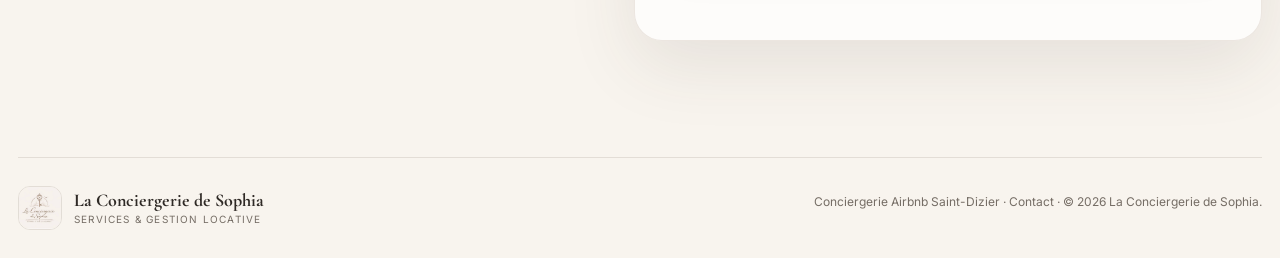
==== commit 1d5206e2: "Add files via upload" ====
--- a/index.html
+++ b/index.html
@@ -9,9 +9,9 @@
   <meta property="og:title" content="La Conciergerie de Sophia">
   <meta property="og:description" content="Votre location courte durée, prise en charge de A à Z.">
   <meta property="og:type" content="website">
-  <meta property="og:url" content="https://concergeriedesophia.com/">
-  <meta property="og:image" content="https://concergeriedesophia.com/assets/logo.jpg">
-  <link rel="canonical" href="https://concergeriedesophia.com/">
+  <meta property="og:url" content="https://conciergeriedesophia.com/">
+  <meta property="og:image" content="https://conciergeriedesophia.com/assets/logo.jpg">
+  <link rel="canonical" href="https://conciergeriedesophia.com/">
   <link rel="icon" href="assets/logo.jpg">
   <link rel="preconnect" href="https://fonts.googleapis.com">
   <link rel="preconnect" href="https://fonts.gstatic.com" crossorigin>
@@ -29,8 +29,12 @@
       <a href="#services">Services</a>
       <a href="#fonctionnement">Fonctionnement</a>
       <a href="conciergerie-airbnb-saint-dizier/">Saint-Dizier</a>
-      <a href="#contact">Contact</a>
+      <a href="contact/">Contact</a>
     </nav>
+
+    <a class="mobile-contact-icon" href="contact/" aria-label="Contact">
+      <svg viewBox="0 0 24 24" aria-hidden="true"><path d="M4 5h16v14H4z"/><path d="m4 6 8 7 8-7"/></svg>
+    </a>
 
     <a class="button button-small" href="#contact">Confier mon logement</a>
   </header>
@@ -174,10 +178,10 @@
         </div>
       </div>
 
-      <form class="contact-form" action="https://formsubmit.co/hapiwai@gmail.com" method="POST">
+      <form class="contact-form" action="https://formsubmit.co/contact@conciergeriedesophia.com" method="POST">
         <input type="hidden" name="_subject" value="Nouvelle demande — La Conciergerie de Sophia">
         <input type="hidden" name="_template" value="table">
-        <input type="hidden" name="_next" value="https://concergeriedesophia.com/merci.html">
+        <input type="hidden" name="_next" value="https://conciergeriedesophia.com/merci.html">
         <input type="text" name="_honey" class="honeypot" tabindex="-1" autocomplete="off">
         <input type="hidden" name="_captcha" value="false">
 
@@ -248,7 +252,7 @@
         <span>Services & gestion locative</span>
       </div>
     </div>
-    <p><a href="conciergerie-airbnb-saint-dizier/">Conciergerie Airbnb Saint-Dizier</a> · © <span id="year"></span> La Conciergerie de Sophia.</p>
+    <p><a href="conciergerie-airbnb-saint-dizier/">Conciergerie Airbnb Saint-Dizier</a> · <a href="contact/">Contact</a> · © <span id="year"></span> La Conciergerie de Sophia.</p>
   </footer>
 
   <script src="script.js"></script>
--- a/styles.css
+++ b/styles.css
@@ -497,6 +497,141 @@
 }
 .thanks-card p{color:var(--muted);line-height:1.7;margin-bottom:28px}
 
+
+.mobile-contact-icon{
+  display:none;
+  width:44px;
+  height:44px;
+  align-items:center;
+  justify-content:center;
+  border:1px solid var(--line);
+  border-radius:14px;
+  background:rgba(255,255,255,.62);
+  color:var(--accent-dark);
+  text-decoration:none;
+  transition:transform .2s ease, background .2s ease, border-color .2s ease;
+}
+.mobile-contact-icon:hover{
+  transform:translateY(-1px);
+  background:#fff;
+  border-color:rgba(157,130,107,.28);
+}
+.mobile-contact-icon svg{
+  width:20px;
+  height:20px;
+  fill:none;
+  stroke:currentColor;
+  stroke-width:1.65;
+  stroke-linecap:round;
+  stroke-linejoin:round;
+}
+
+.contact-page-hero{
+  width:min(1280px,calc(100% - 36px));
+  margin:0 auto;
+  min-height:560px;
+  display:grid;
+  grid-template-columns:.9fr 1.1fr;
+  align-items:center;
+  gap:clamp(46px,7vw,100px);
+  padding:clamp(72px,8vw,120px) 0;
+}
+.contact-page-intro h1{
+  margin-bottom:24px;
+  font-size:clamp(54px,6.4vw,88px);
+  line-height:.94;
+}
+.contact-page-intro h1 em{
+  display:block;
+  color:var(--accent-dark);
+  font-style:italic;
+  font-weight:500;
+}
+.contact-page-intro p{
+  max-width:600px;
+  color:var(--muted);
+  font-size:17px;
+  line-height:1.75;
+}
+.direct-contact-grid{
+  display:grid;
+  grid-template-columns:1fr;
+  gap:16px;
+}
+.direct-contact-card{
+  display:grid;
+  grid-template-columns:58px 1fr;
+  grid-template-areas:
+    "icon label"
+    "icon value"
+    "icon action";
+  column-gap:18px;
+  align-items:center;
+  padding:26px;
+  border:1px solid rgba(157,130,107,.18);
+  border-radius:24px;
+  background:rgba(255,255,255,.66);
+  text-decoration:none;
+  box-shadow:0 16px 44px rgba(72,58,45,.07);
+  transition:transform .2s ease, box-shadow .2s ease, border-color .2s ease;
+}
+.direct-contact-card:hover{
+  transform:translateY(-2px);
+  box-shadow:0 22px 52px rgba(72,58,45,.10);
+  border-color:rgba(157,130,107,.32);
+}
+.direct-contact-icon{
+  grid-area:icon;
+  width:58px;
+  height:58px;
+  display:grid;
+  place-items:center;
+  border-radius:18px;
+  background:var(--bg-soft);
+  border:1px solid rgba(157,130,107,.20);
+  color:var(--accent-dark);
+}
+.direct-contact-icon svg{
+  width:25px;
+  height:25px;
+  fill:none;
+  stroke:currentColor;
+  stroke-width:1.55;
+  stroke-linecap:round;
+  stroke-linejoin:round;
+}
+.direct-contact-label{
+  grid-area:label;
+  align-self:end;
+  color:var(--accent-dark);
+  font-size:11px;
+  font-weight:600;
+  text-transform:uppercase;
+  letter-spacing:.14em;
+}
+.direct-contact-card strong{
+  grid-area:value;
+  align-self:center;
+  overflow-wrap:anywhere;
+  font-family:"Cormorant Garamond",serif;
+  font-size:clamp(23px,2.1vw,31px);
+  font-weight:600;
+  letter-spacing:-.02em;
+}
+.direct-contact-action{
+  grid-area:action;
+  align-self:start;
+  color:var(--muted);
+  font-size:12px;
+}
+.contact-page-form-section{
+  display:grid;
+  grid-template-columns:.9fr 1.1fr;
+  align-items:start;
+  gap:clamp(50px,8vw,110px);
+  border-top:1px solid var(--line);
+}
+
 @media (max-width: 1050px){
   .site-header{grid-template-columns:1fr auto}
   .nav{display:none}
@@ -514,9 +649,14 @@
     min-height:64px;
     padding:8px 9px;
     border-radius:18px;
+    grid-template-columns:1fr auto 1fr;
+    gap:10px;
   }
+  .brand{justify-self:start}
   .brand span{display:none}
   .brand img{width:45px;height:45px}
+  .mobile-contact-icon{display:flex;justify-self:center}
+  .site-header>.button{justify-self:end}
   .button-small{min-height:44px;padding:0 15px;font-size:12px}
   .hero{
     width:calc(100% - 28px);
@@ -547,6 +687,16 @@
   .contact-section{grid-template-columns:1fr;gap:35px}
   .contact-copy{position:static;padding-top:0}
   footer{align-items:flex-start;flex-direction:column}
+  .contact-page-hero{
+    width:calc(100% - 28px);
+    min-height:auto;
+    grid-template-columns:1fr;
+    gap:34px;
+    padding:62px 0 72px;
+  }
+  .contact-page-intro{text-align:center}
+  .contact-page-intro p{margin-left:auto;margin-right:auto}
+  .contact-page-form-section{grid-template-columns:1fr;gap:35px}
 }
 
 @media (max-width: 560px){
@@ -567,6 +717,16 @@
   .contact-form{padding:22px;border-radius:22px}
   .intro-strip{padding:20px 5px}
   .intro-strip p{font-size:23px}
+  .contact-page-intro h1{font-size:47px;line-height:.97}
+  .direct-contact-card{
+    grid-template-columns:48px 1fr;
+    column-gap:14px;
+    padding:20px;
+    border-radius:20px;
+  }
+  .direct-contact-icon{width:48px;height:48px;border-radius:15px}
+  .direct-contact-icon svg{width:21px;height:21px}
+  .direct-contact-card strong{font-size:22px}
 }
 
 
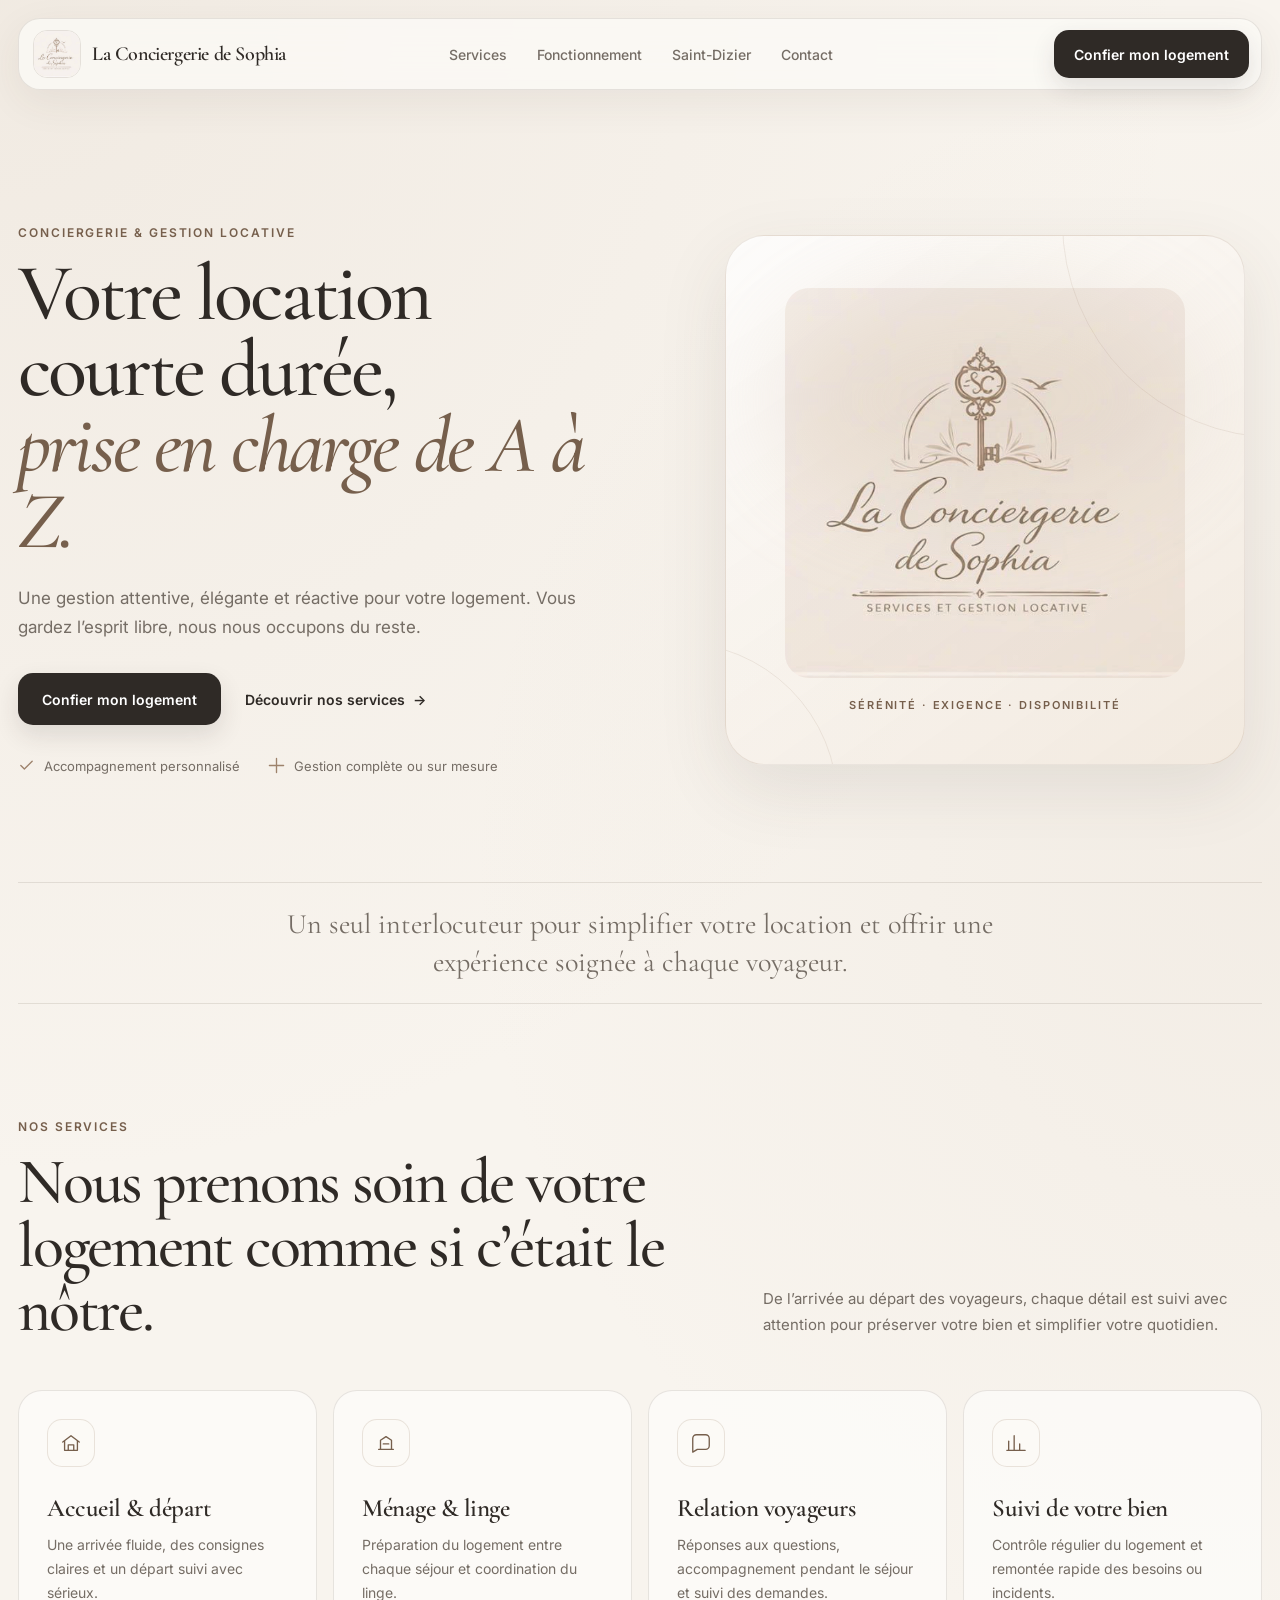
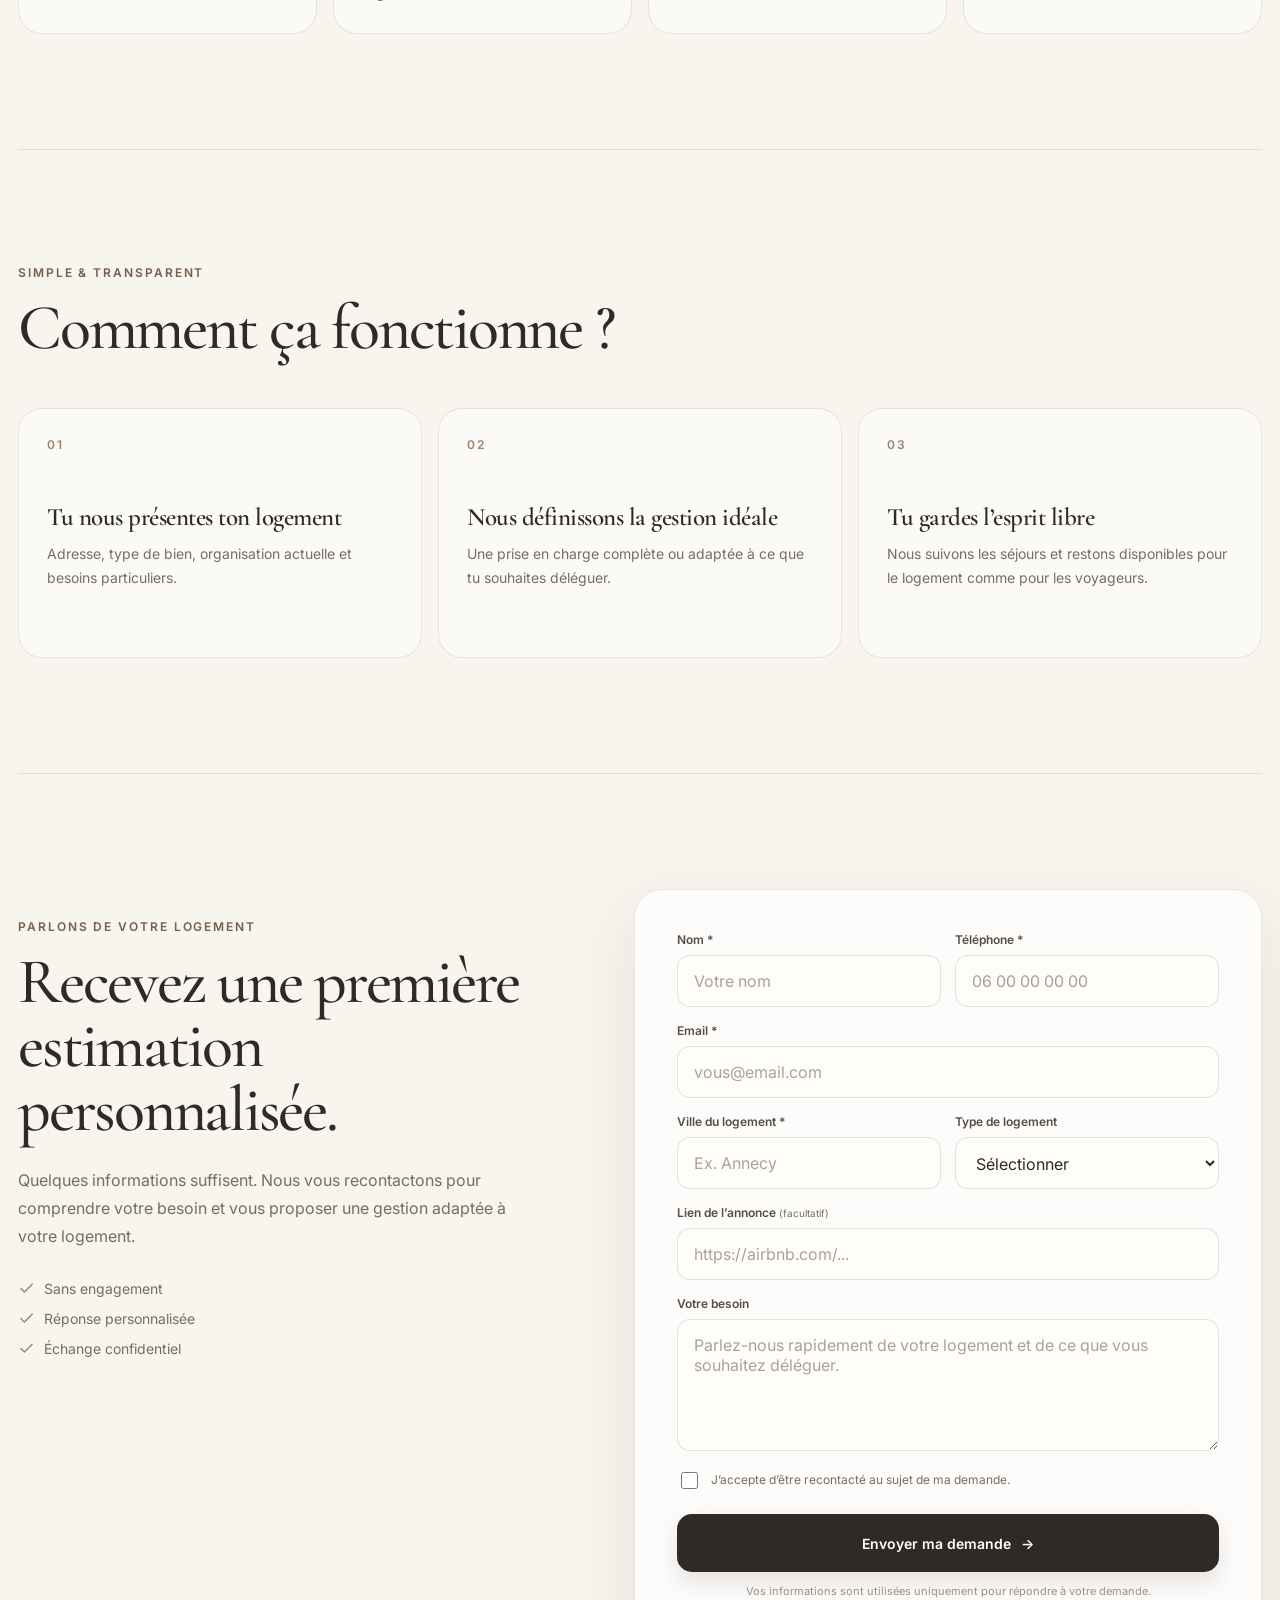
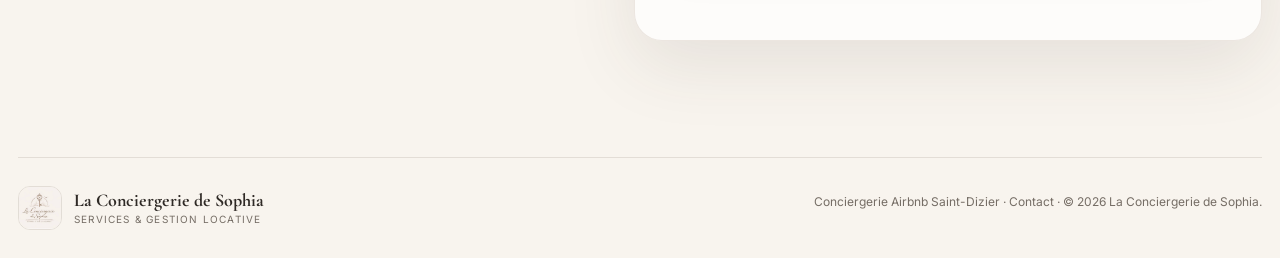
==== commit 8f74f45f: "Add files via upload" ====
--- a/index.html
+++ b/index.html
@@ -50,7 +50,7 @@
         </p>
 
         <div class="hero-actions">
-          <a class="button" href="#contact">Demander une estimation</a>
+          <a class="button" href="#contact">Confier mon logement</a>
           <a class="text-link" href="#services">Découvrir nos services <span aria-hidden="true">→</span></a>
         </div>
 
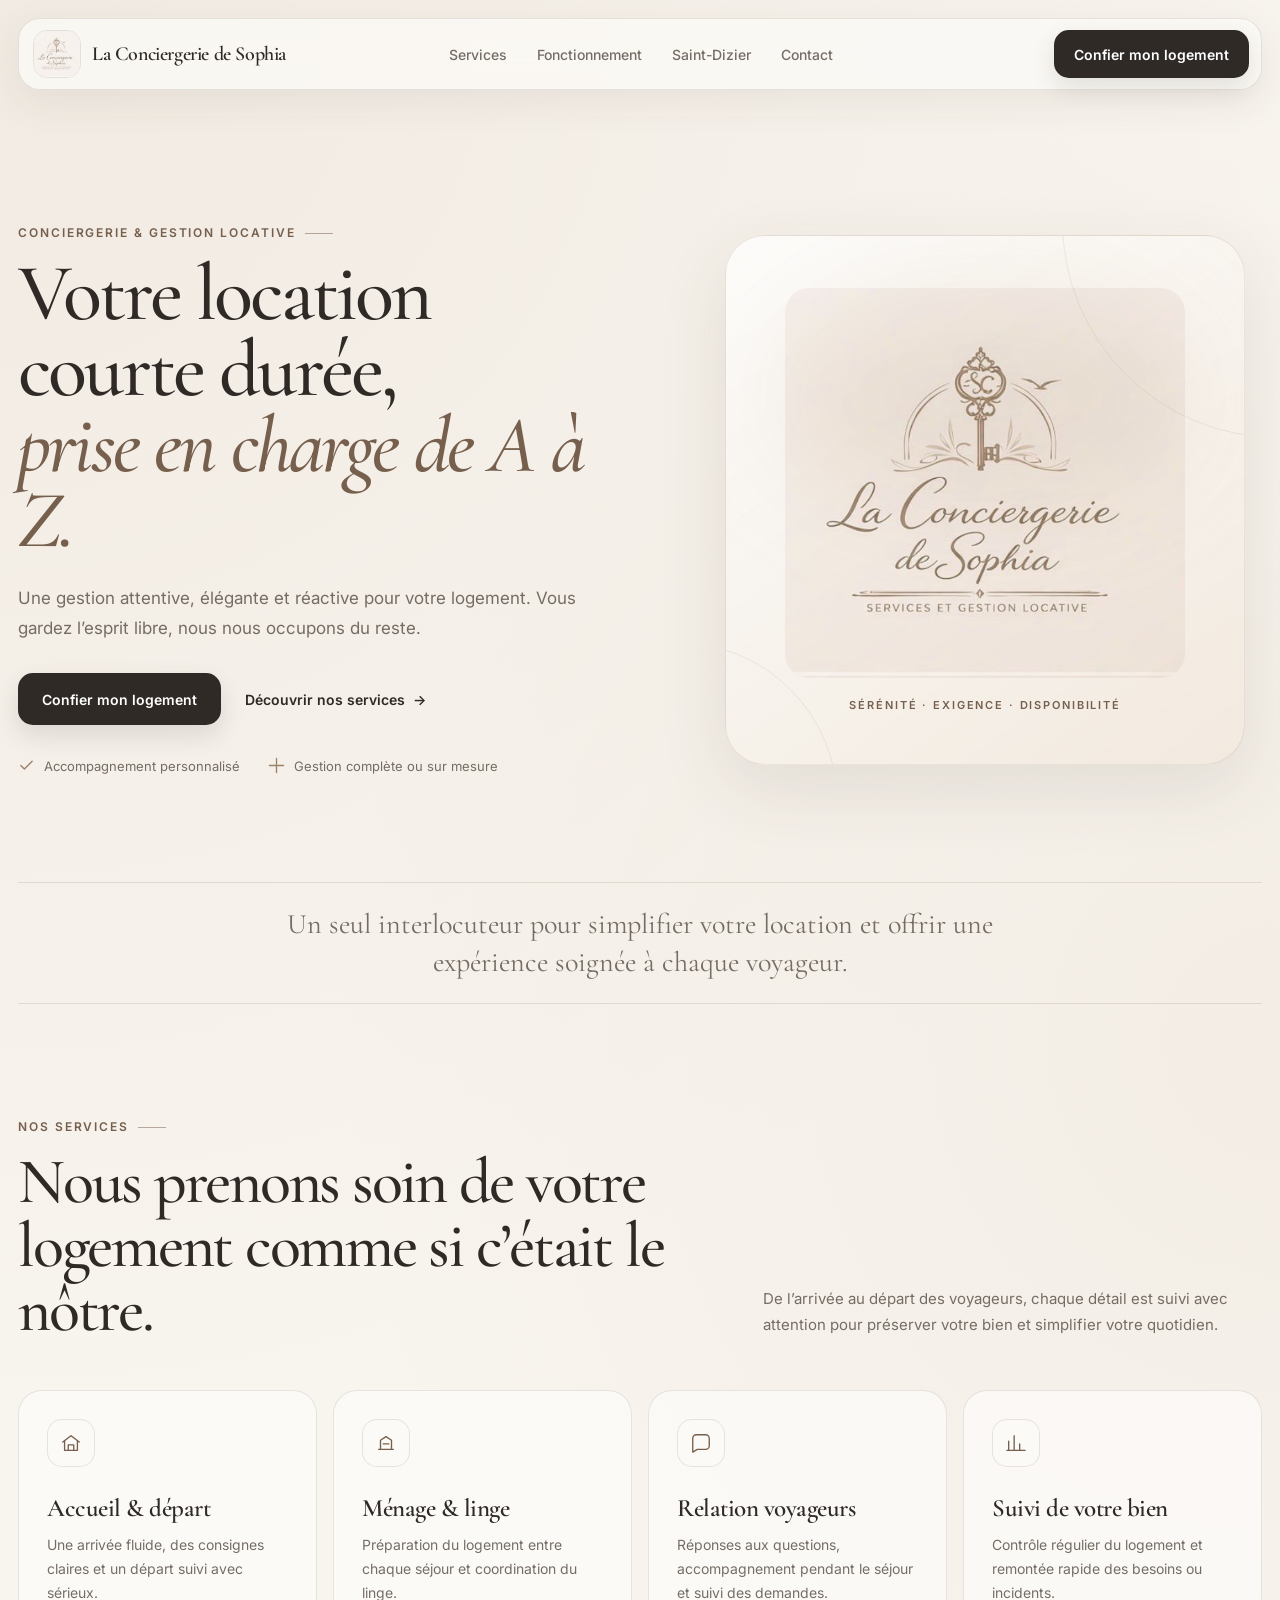
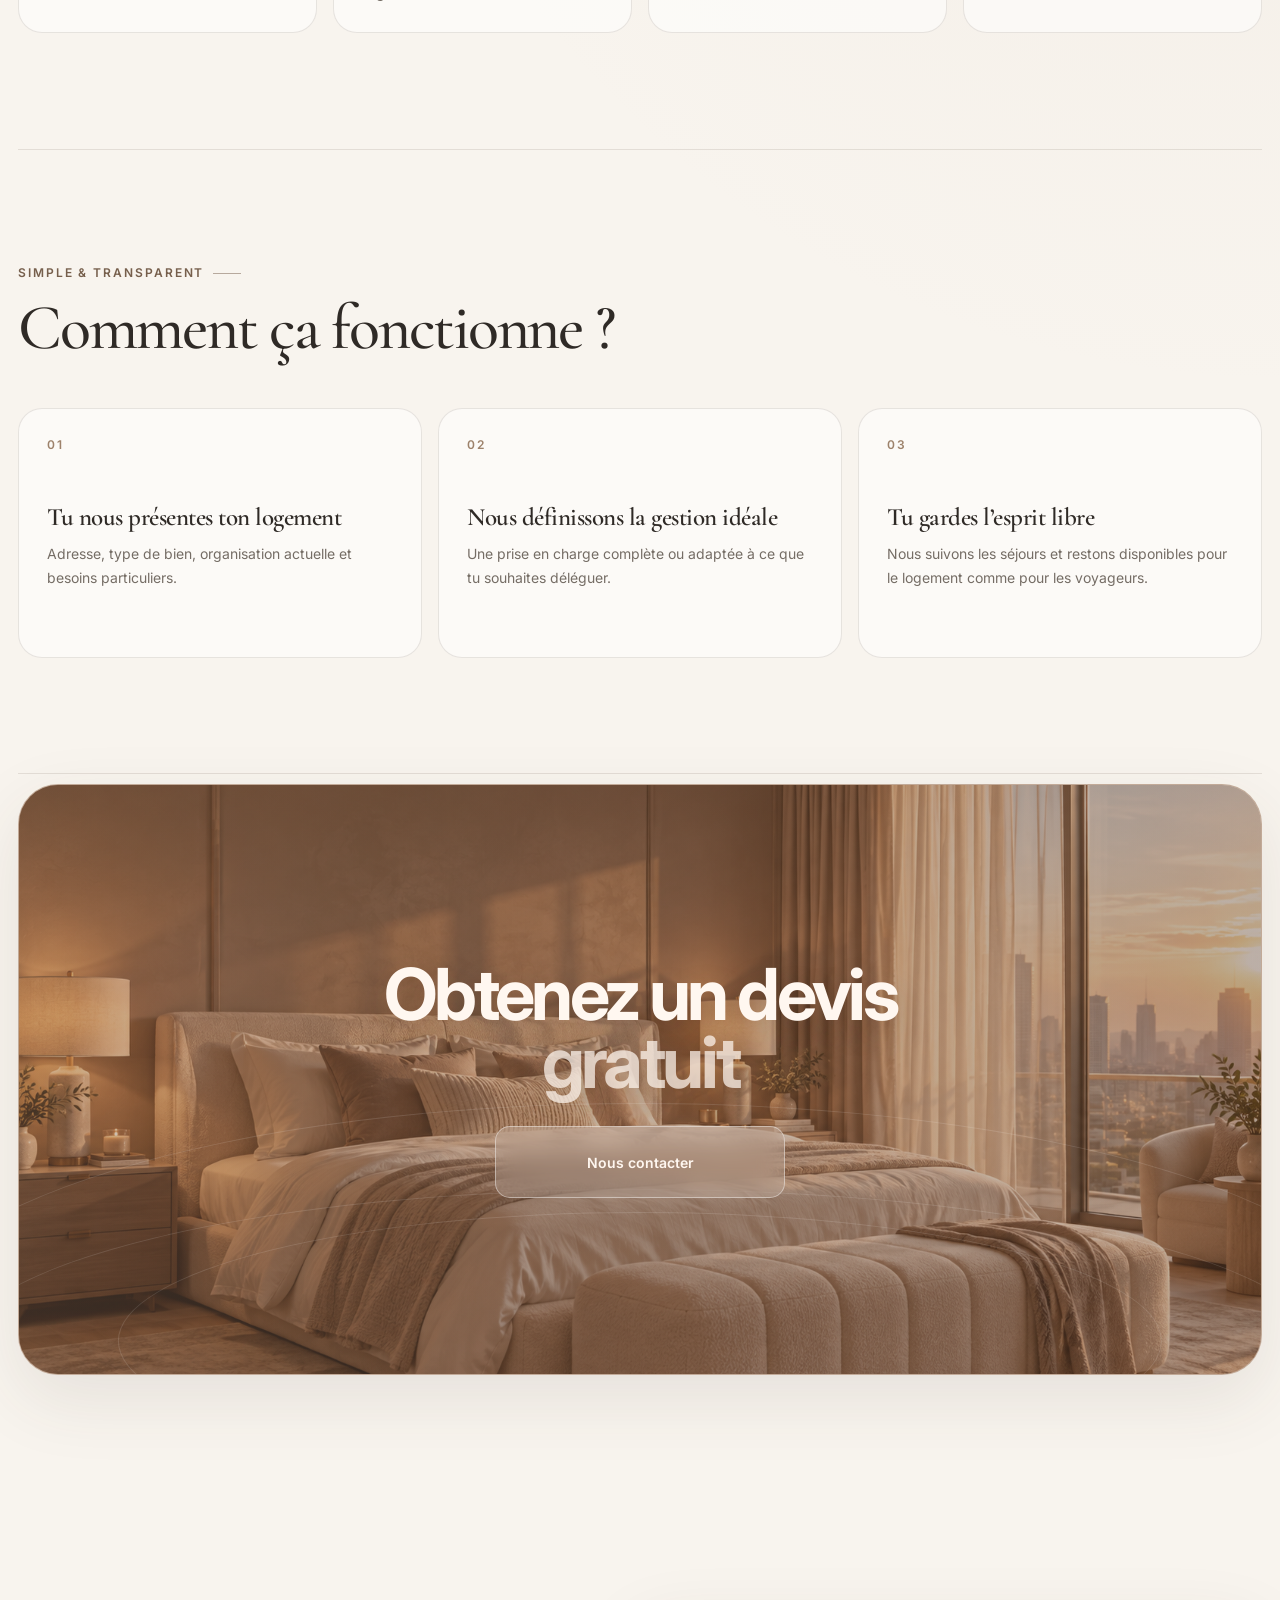
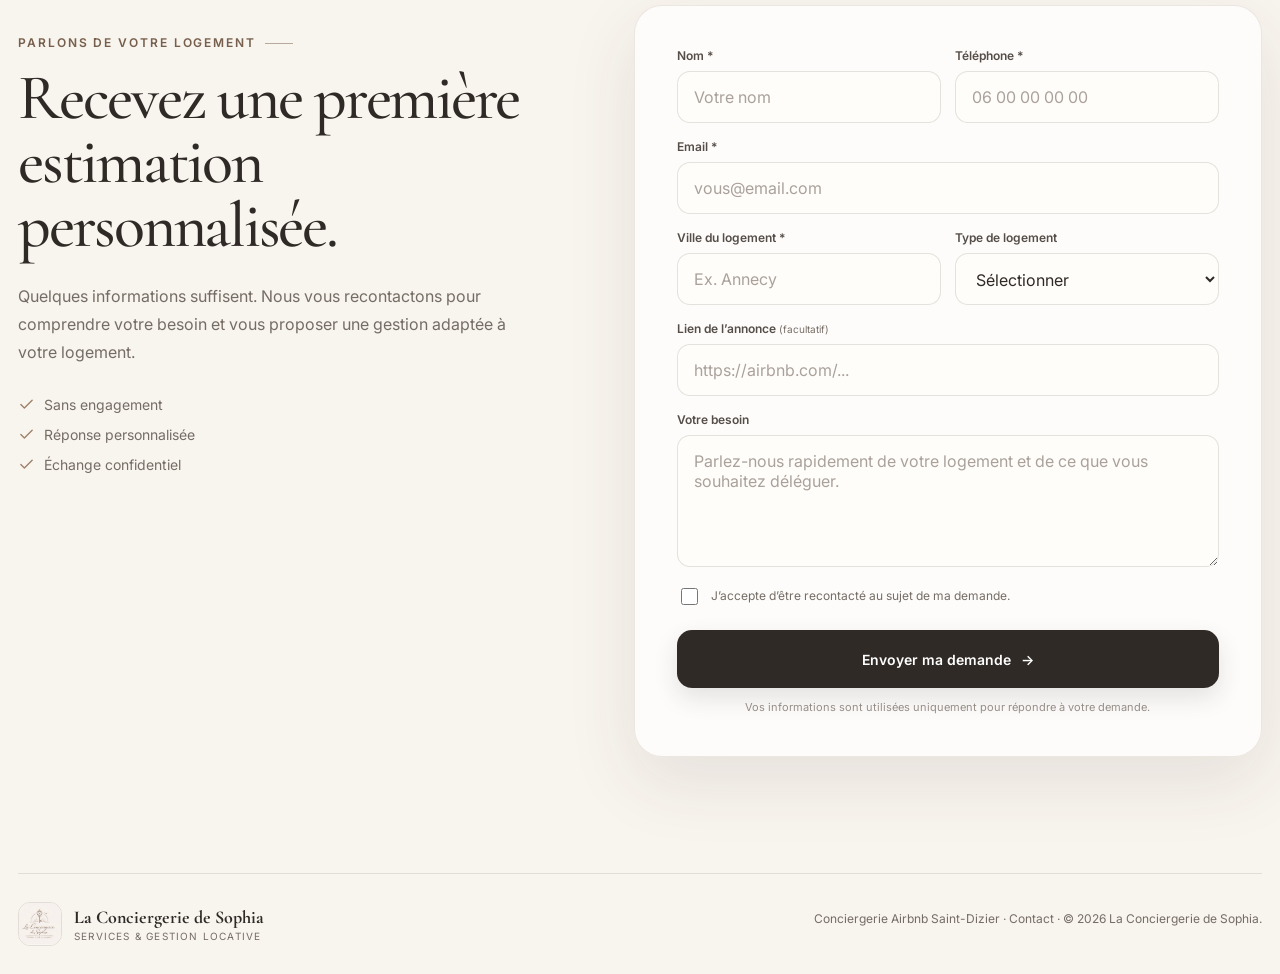
==== commit b0b06bb1: "Add files via upload" ====
--- a/index.html
+++ b/index.html
@@ -153,6 +153,19 @@
       </div>
     </section>
 
+
+    <section class="section home-cta-banner" aria-label="Appel à l'action">
+      <div class="cta-banner">
+        <img src="assets/cta-airbnb-beige.png" alt="Chambre élégante et chaleureuse, style location courte durée haut de gamme">
+        <div class="cta-banner-overlay"></div>
+        <div class="cta-banner-lines" aria-hidden="true"></div>
+        <div class="cta-banner-content">
+          <h2>Obtenez un devis <span>gratuit</span></h2>
+          <a class="button cta-banner-button" href="contact/">Nous contacter</a>
+        </div>
+      </div>
+    </section>
+
     <section class="section contact-section" id="contact">
       <div class="contact-copy">
         <div class="eyebrow">Parlons de votre logement</div>
--- a/styles.css
+++ b/styles.css
@@ -790,3 +790,402 @@
 footer a{text-decoration:none}footer a:hover{text-decoration:underline}
 @media (max-width:900px){.local-hero{grid-template-columns:1fr;min-height:auto;gap:38px}.local-hero-copy{text-align:center}.local-hero-copy .hero-actions,.local-proof-row{justify-content:center}.demand-section{grid-template-columns:1fr}.demand-copy{position:static}.property-grid{grid-template-columns:1fr}}
 @media (max-width:560px){.local-hero{width:calc(100% - 28px);padding:58px 0 64px}.local-hero-copy h1{font-size:47px;line-height:.97}.local-summary-card{padding:25px;border-radius:26px}.section-narrow{width:calc(100% - 28px)}.local-proof-row{gap:7px}.local-proof-row span{font-size:11px;padding:9px 11px}.area-chips span{font-size:11px}.property-grid{border-radius:18px}}
+
+.saint-dizier-contact-cta{
+  border-top:1px solid var(--line);
+}
+.saint-dizier-contact-inner{
+  display:flex;
+  align-items:center;
+  justify-content:space-between;
+  gap:50px;
+  padding:clamp(34px,5vw,54px);
+  border:1px solid rgba(157,130,107,.18);
+  border-radius:28px;
+  background:rgba(255,255,255,.62);
+  box-shadow:var(--shadow);
+}
+.saint-dizier-contact-inner h2{
+  margin-bottom:14px;
+  font-size:clamp(40px,4.5vw,58px);
+  line-height:1;
+}
+.saint-dizier-contact-inner p{
+  max-width:720px;
+  margin:0;
+  color:var(--muted);
+  line-height:1.75;
+}
+.saint-dizier-contact-inner .button{
+  flex:0 0 auto;
+}
+
+@media (max-width: 820px){
+  .saint-dizier-contact-inner{
+    flex-direction:column;
+    align-items:flex-start;
+    gap:26px;
+  }
+}
+@media (max-width: 560px){
+  .saint-dizier-contact-inner{
+    padding:24px;
+    border-radius:22px;
+  }
+  .saint-dizier-contact-inner .button{
+    width:100%;
+  }
+}
+
+
+/* Home CTA banner */
+.home-cta-banner{
+  padding-top:10px;
+}
+
+.cta-banner{
+  position:relative;
+  overflow:hidden;
+  min-height:clamp(360px,46vw,640px);
+  border-radius:40px;
+  border:1px solid rgba(157,130,107,.16);
+  box-shadow:var(--shadow);
+  isolation:isolate;
+  background:#c9b2a1;
+}
+
+.cta-banner img{
+  position:absolute;
+  inset:0;
+  width:100%;
+  height:100%;
+  object-fit:cover;
+  object-position:center;
+  transform:scale(1.02);
+}
+
+.cta-banner-overlay{
+  position:absolute;
+  inset:0;
+  background:
+    linear-gradient(180deg, rgba(109,79,58,.30), rgba(109,79,58,.28)),
+    linear-gradient(90deg, rgba(201,171,151,.18), rgba(89,61,47,.20));
+  z-index:1;
+}
+
+.cta-banner-lines,
+.cta-banner-lines::before,
+.cta-banner-lines::after{
+  position:absolute;
+  content:"";
+  left:50%;
+  transform:translateX(-50%);
+  border:1px solid rgba(255,255,255,.12);
+  border-radius:50%;
+  pointer-events:none;
+}
+
+.cta-banner-lines{
+  bottom:-32%;
+  width:120%;
+  height:78%;
+  z-index:2;
+}
+
+.cta-banner-lines::before{
+  bottom:9%;
+  width:92%;
+  height:72%;
+}
+
+.cta-banner-lines::after{
+  bottom:20%;
+  width:70%;
+  height:56%;
+}
+
+.cta-banner-content{
+  position:relative;
+  z-index:3;
+  min-height:clamp(360px,46vw,640px);
+  padding:clamp(32px,5vw,72px);
+  display:flex;
+  flex-direction:column;
+  align-items:center;
+  justify-content:center;
+  text-align:center;
+}
+
+.cta-banner-content h2{
+  margin:0 0 30px;
+  max-width:960px;
+  color:#fff7f0;
+  font-family:"Inter",-apple-system,BlinkMacSystemFont,"Segoe UI",sans-serif;
+  font-weight:700;
+  letter-spacing:-.05em;
+  font-size:clamp(42px,5.6vw,92px);
+  line-height:.95;
+  text-shadow:0 12px 35px rgba(55,34,22,.20);
+}
+
+.cta-banner-content h2 span{
+  display:block;
+  color:rgba(255,247,240,.72);
+}
+
+.cta-banner-button{
+  min-width:290px;
+  min-height:72px;
+  padding:0 34px;
+  border:1px solid rgba(255,255,255,.42);
+  background:rgba(255,255,255,.16);
+  backdrop-filter:blur(12px);
+  -webkit-backdrop-filter:blur(12px);
+  color:#fff7f0;
+  box-shadow:none;
+}
+
+.cta-banner-button:hover{
+  background:rgba(255,255,255,.22);
+  color:#fffdfb;
+}
+
+@media (max-width: 820px){
+  .home-cta-banner{
+    padding-top:0;
+  }
+  .cta-banner{
+    min-height:440px;
+    border-radius:28px;
+  }
+  .cta-banner-content{
+    min-height:440px;
+    padding:34px 20px;
+  }
+  .cta-banner-button{
+    min-width:unset;
+    width:min(100%, 320px);
+    min-height:58px;
+  }
+}
+
+@media (max-width: 560px){
+  .cta-banner{
+    min-height:380px;
+    border-radius:24px;
+  }
+  .cta-banner-content{
+    min-height:380px;
+    padding:28px 18px;
+  }
+  .cta-banner-content h2{
+    margin-bottom:22px;
+    font-size:48px;
+    line-height:.96;
+  }
+}
+
+
+/* =========================================================
+   ANIMATIONS PREMIUM — aucune modification de contenu
+   ========================================================= */
+
+html{
+  scroll-behavior:smooth;
+}
+
+/* Apparition au scroll */
+.reveal-on-scroll{
+  opacity:0;
+  transform:translateY(24px);
+  transition:
+    opacity .72s cubic-bezier(.22,1,.36,1),
+    transform .72s cubic-bezier(.22,1,.36,1);
+  will-change:opacity,transform;
+}
+
+.reveal-on-scroll.reveal-left{
+  transform:translateX(-26px);
+}
+
+.reveal-on-scroll.reveal-right{
+  transform:translateX(26px);
+}
+
+.reveal-on-scroll.is-visible{
+  opacity:1;
+  transform:translate3d(0,0,0);
+}
+
+/* Stagger léger pour les groupes */
+.reveal-delay-1{transition-delay:.07s}
+.reveal-delay-2{transition-delay:.14s}
+.reveal-delay-3{transition-delay:.21s}
+.reveal-delay-4{transition-delay:.28s}
+
+/* Header : entrée très légère */
+.site-header{
+  animation:headerEnter .7s cubic-bezier(.22,1,.36,1) both;
+}
+
+@keyframes headerEnter{
+  from{
+    opacity:0;
+    transform:translateY(-12px);
+  }
+  to{
+    opacity:1;
+    transform:translateY(0);
+  }
+}
+
+/* Hero : mouvement discret du visuel existant */
+.hero-visual .logo-card{
+  animation:heroFloat 6.5s ease-in-out infinite;
+  transform-origin:center;
+}
+
+@keyframes heroFloat{
+  0%,100%{transform:translateY(0)}
+  50%{transform:translateY(-8px)}
+}
+
+/* Reflet très subtil sur le bloc logo */
+.logo-card::before{
+  animation:softOrbit 14s linear infinite;
+}
+
+@keyframes softOrbit{
+  from{transform:rotate(0deg)}
+  to{transform:rotate(360deg)}
+}
+
+/* Boutons : micro-interaction */
+.button{
+  position:relative;
+  overflow:hidden;
+}
+
+.button::after{
+  content:"";
+  position:absolute;
+  top:-35%;
+  left:-55%;
+  width:34%;
+  height:170%;
+  transform:rotate(18deg);
+  background:linear-gradient(
+    90deg,
+    transparent,
+    rgba(255,255,255,.16),
+    transparent
+  );
+  transition:left .55s cubic-bezier(.22,1,.36,1);
+  pointer-events:none;
+}
+
+.button:hover::after{
+  left:125%;
+}
+
+/* Cards : interaction plus vivante sans changer le design */
+.service-card,
+.process-card,
+.direct-contact-card,
+.contact-form{
+  transition:
+    transform .28s cubic-bezier(.22,1,.36,1),
+    box-shadow .28s ease,
+    border-color .28s ease;
+}
+
+.service-card:hover,
+.process-card:hover,
+.direct-contact-card:hover{
+  transform:translateY(-5px);
+}
+
+/* Icônes : petit mouvement au hover */
+.service-card .icon,
+.direct-contact-icon{
+  transition:
+    transform .28s cubic-bezier(.22,1,.36,1),
+    background .28s ease;
+}
+
+.service-card:hover .icon,
+.direct-contact-card:hover .direct-contact-icon{
+  transform:translateY(-2px) scale(1.04);
+}
+
+/* Liens : flèche légèrement animée */
+.text-link span,
+.direct-contact-action{
+  transition:transform .24s cubic-bezier(.22,1,.36,1);
+}
+
+.text-link:hover span{
+  display:inline-block;
+  transform:translateX(4px);
+}
+
+/* Ligne décorative / eyebrow */
+.eyebrow{
+  position:relative;
+}
+
+.eyebrow::after{
+  content:"";
+  display:inline-block;
+  width:0;
+  height:1px;
+  margin-left:9px;
+  vertical-align:middle;
+  background:currentColor;
+  opacity:.5;
+  animation:eyebrowLine .8s .25s cubic-bezier(.22,1,.36,1) forwards;
+}
+
+@keyframes eyebrowLine{
+  to{width:28px}
+}
+
+/* Formulaire : focus un peu plus premium */
+.contact-form input,
+.contact-form select,
+.contact-form textarea{
+  transition:
+    border-color .22s ease,
+    box-shadow .22s ease,
+    transform .22s ease;
+}
+
+.contact-form input:focus,
+.contact-form select:focus,
+.contact-form textarea:focus{
+  transform:translateY(-1px);
+}
+
+/* Footer */
+footer{
+  transition:opacity .6s ease,transform .6s ease;
+}
+
+/* Respecte l’accessibilité */
+@media (prefers-reduced-motion: reduce){
+  *,
+  *::before,
+  *::after{
+    scroll-behavior:auto !important;
+    animation-duration:.001ms !important;
+    animation-iteration-count:1 !important;
+    transition-duration:.001ms !important;
+  }
+
+  .reveal-on-scroll,
+  .reveal-on-scroll.reveal-left,
+  .reveal-on-scroll.reveal-right{
+    opacity:1 !important;
+    transform:none !important;
+  }
+}
